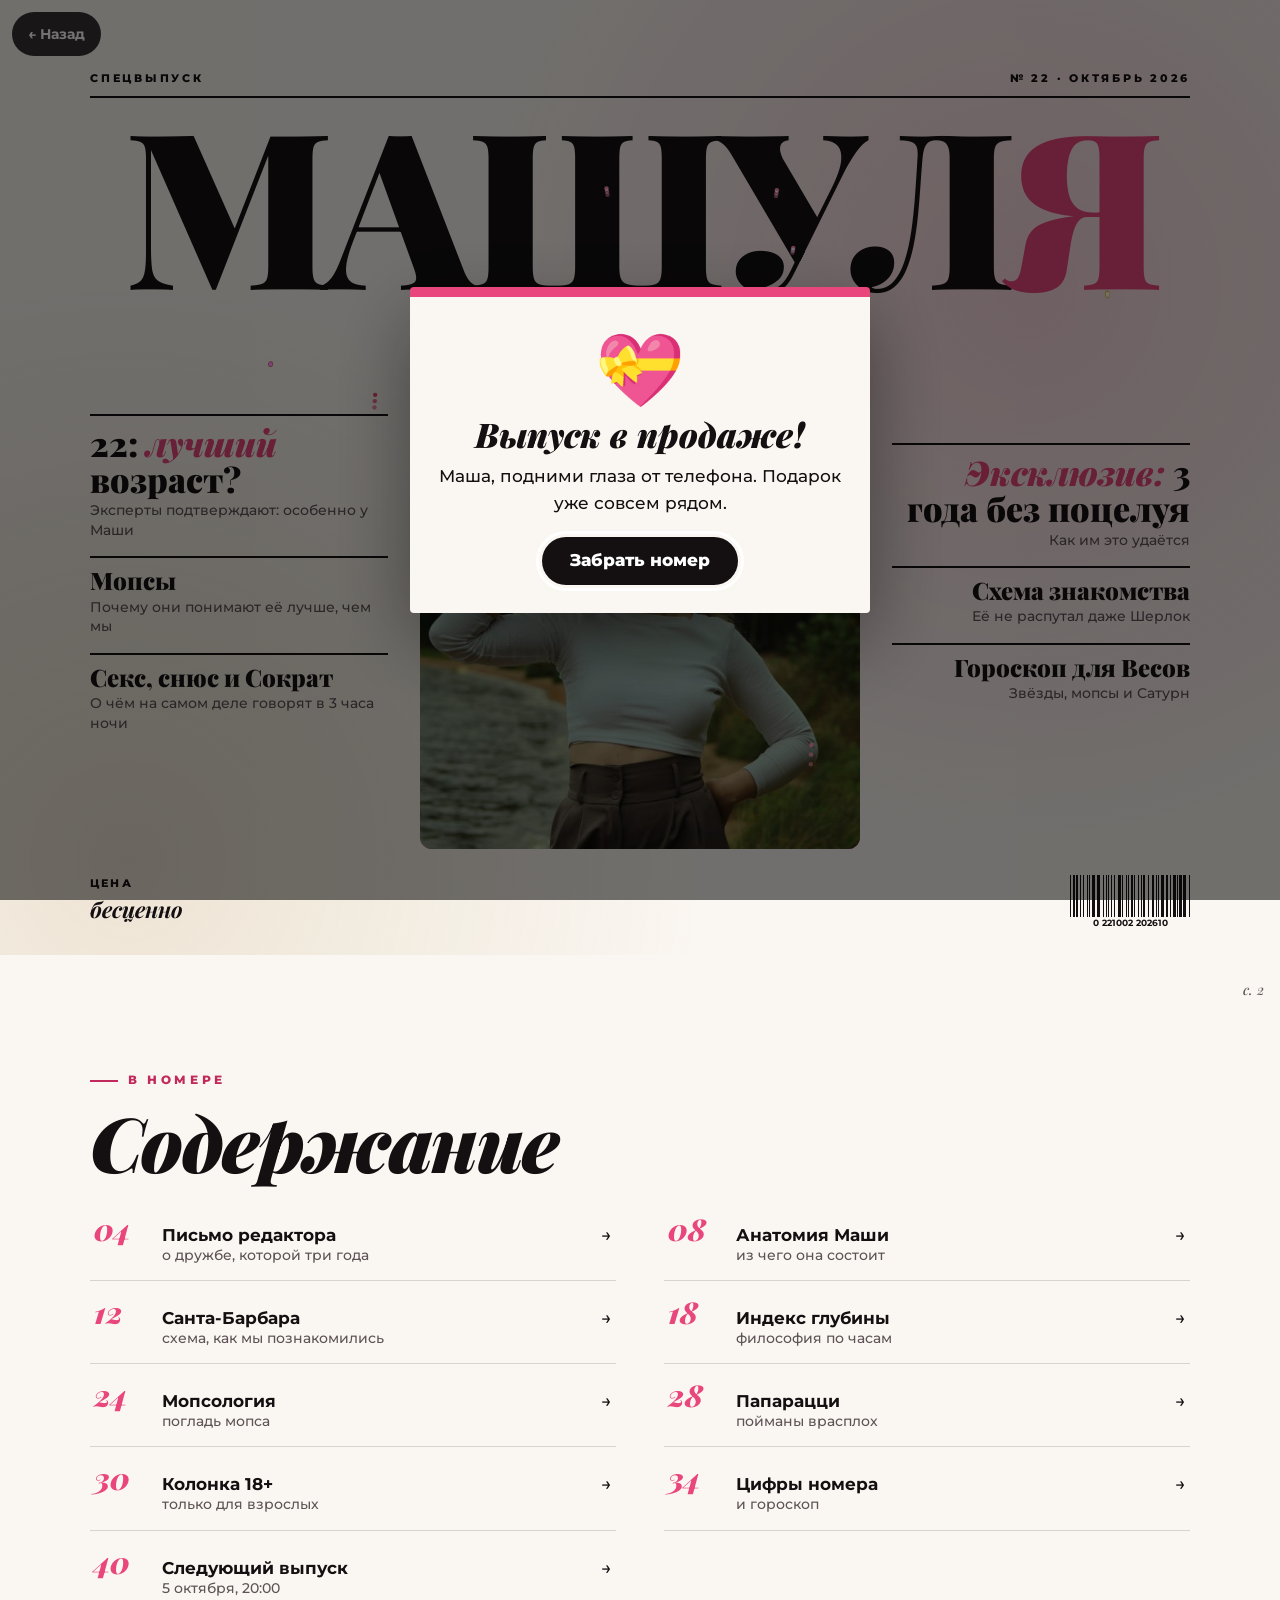
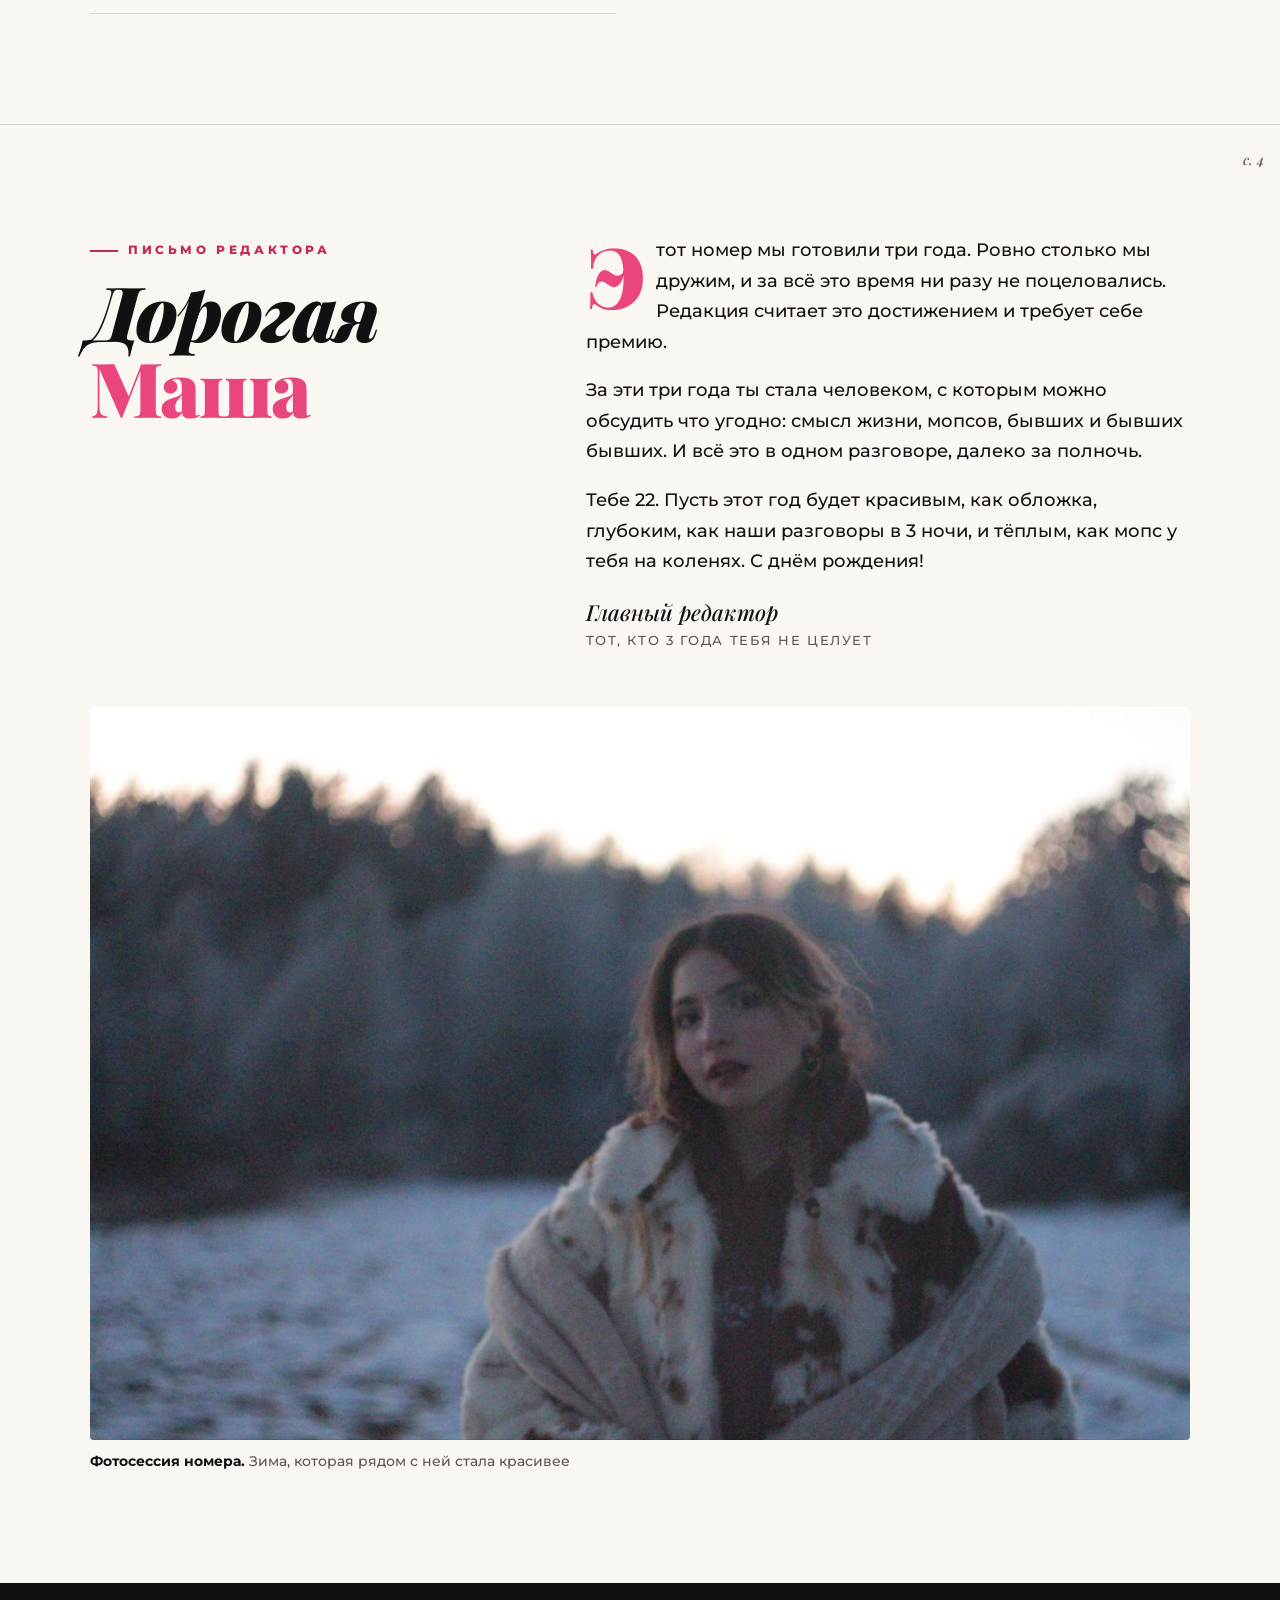
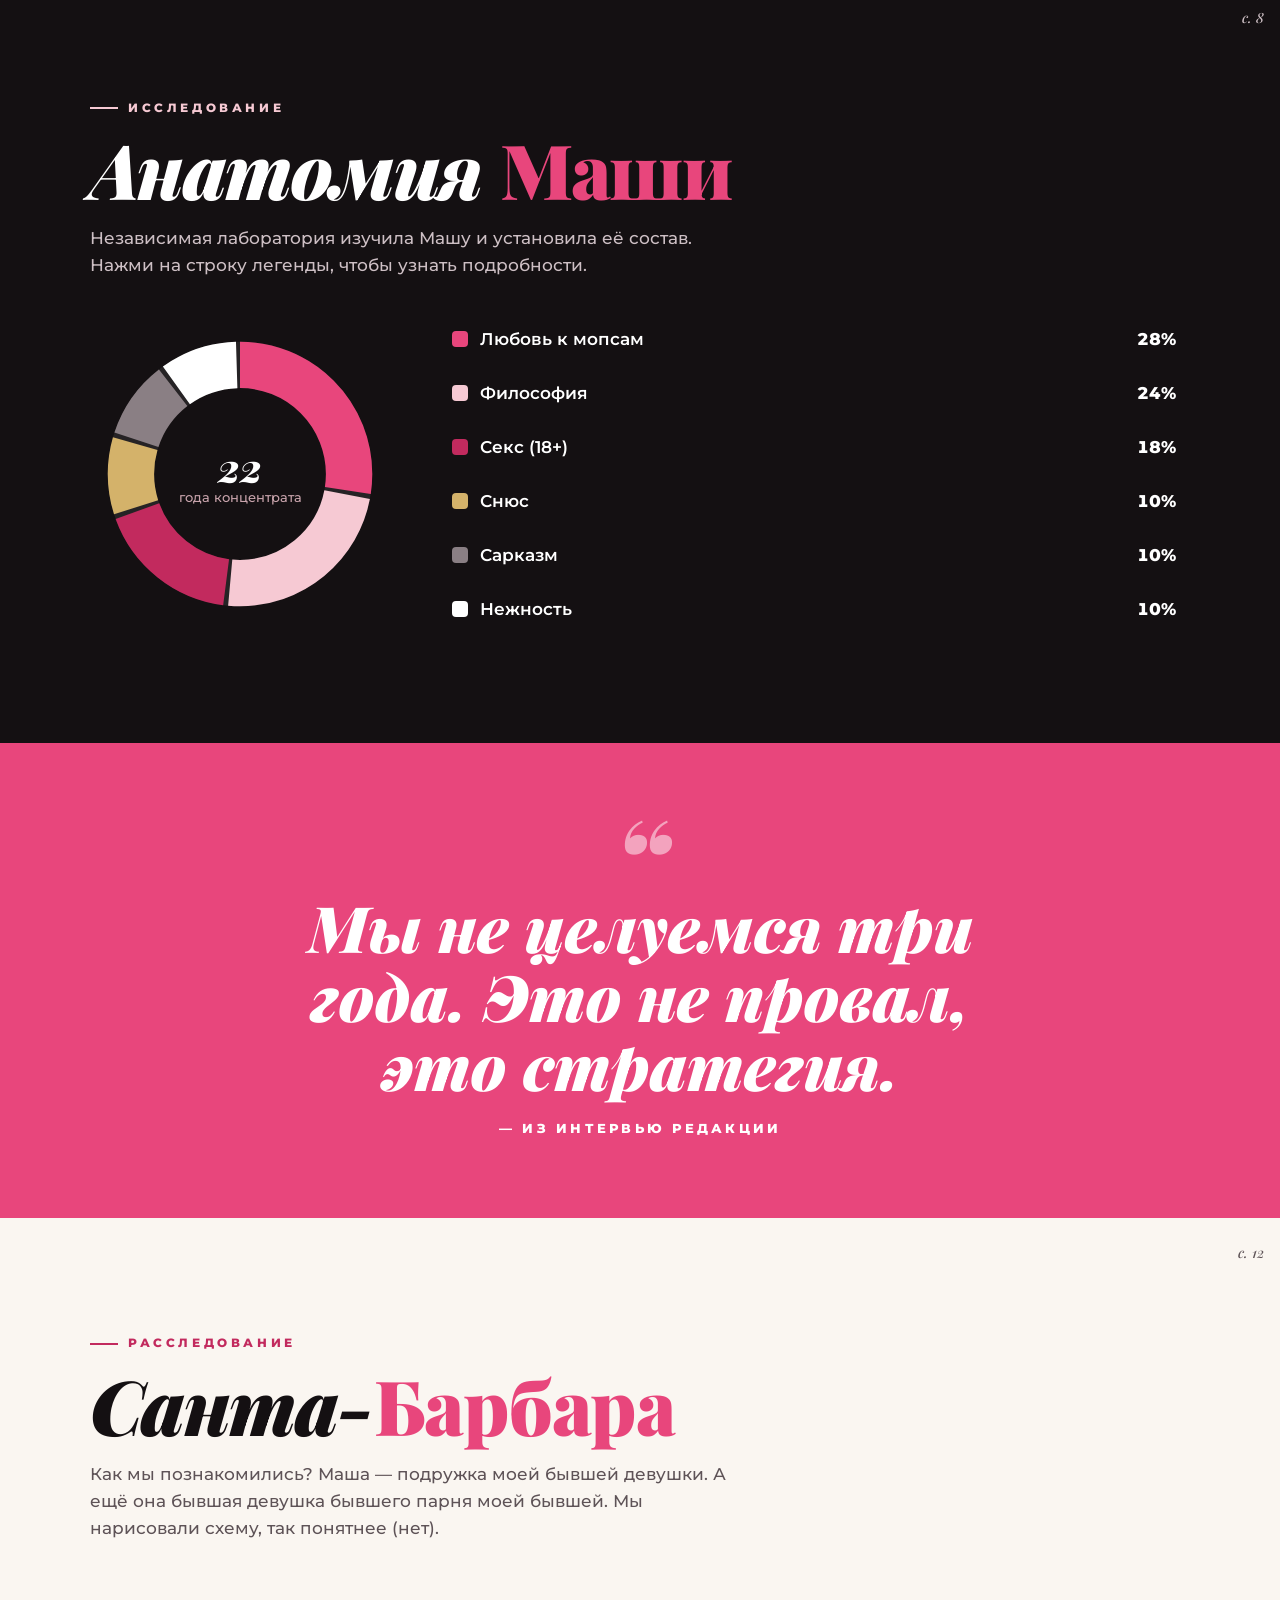
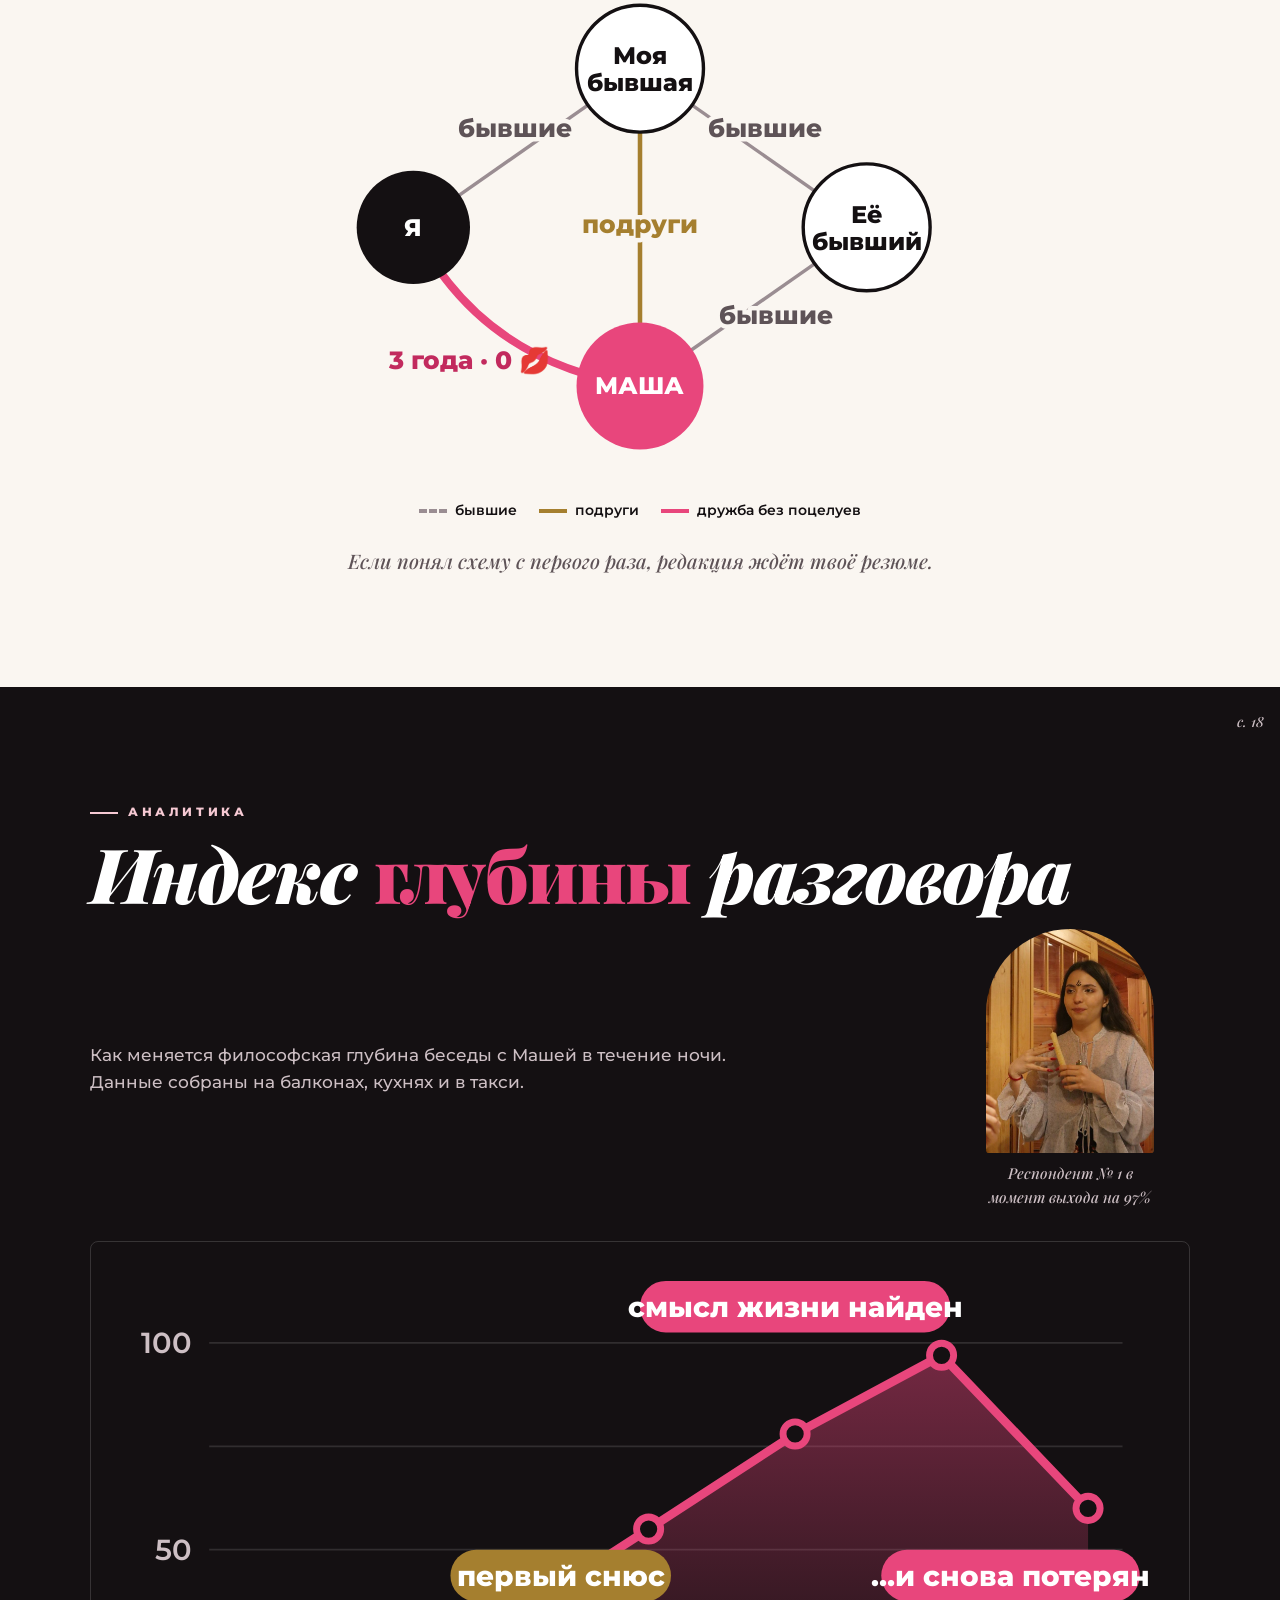
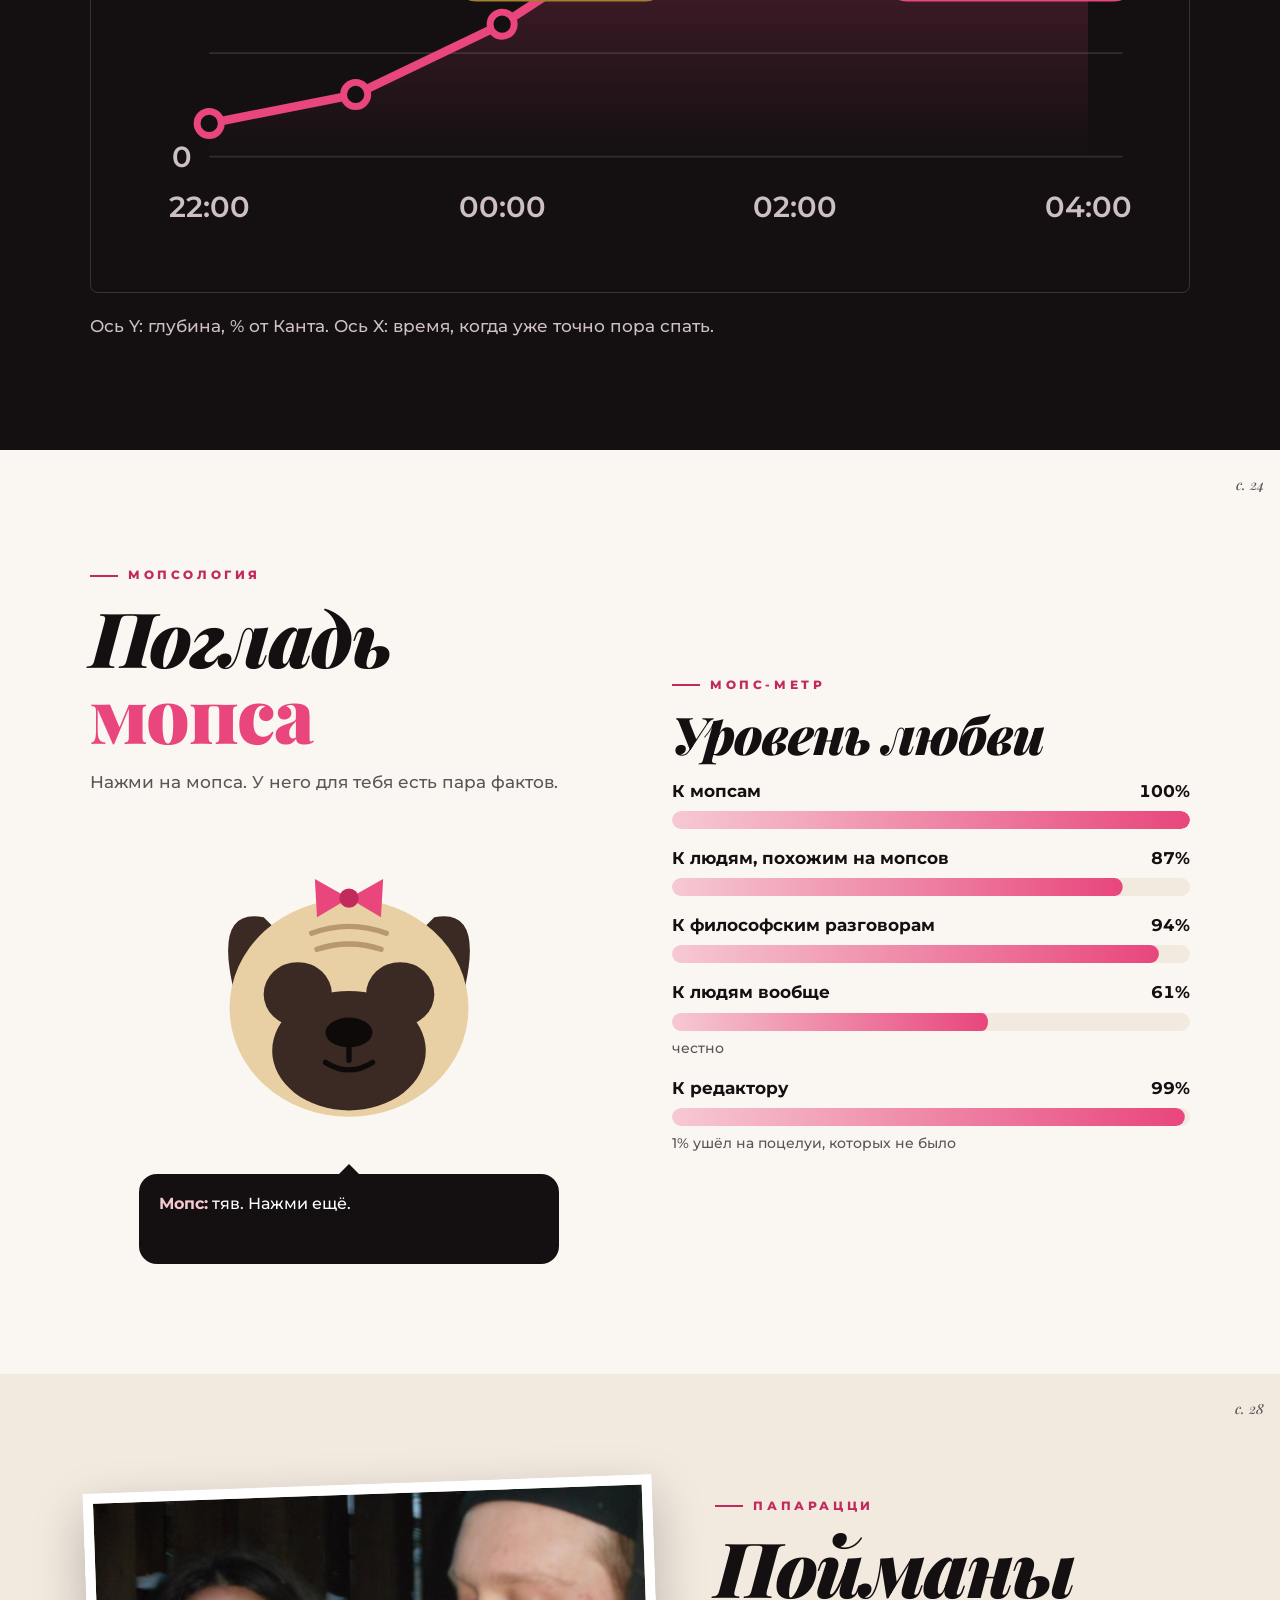
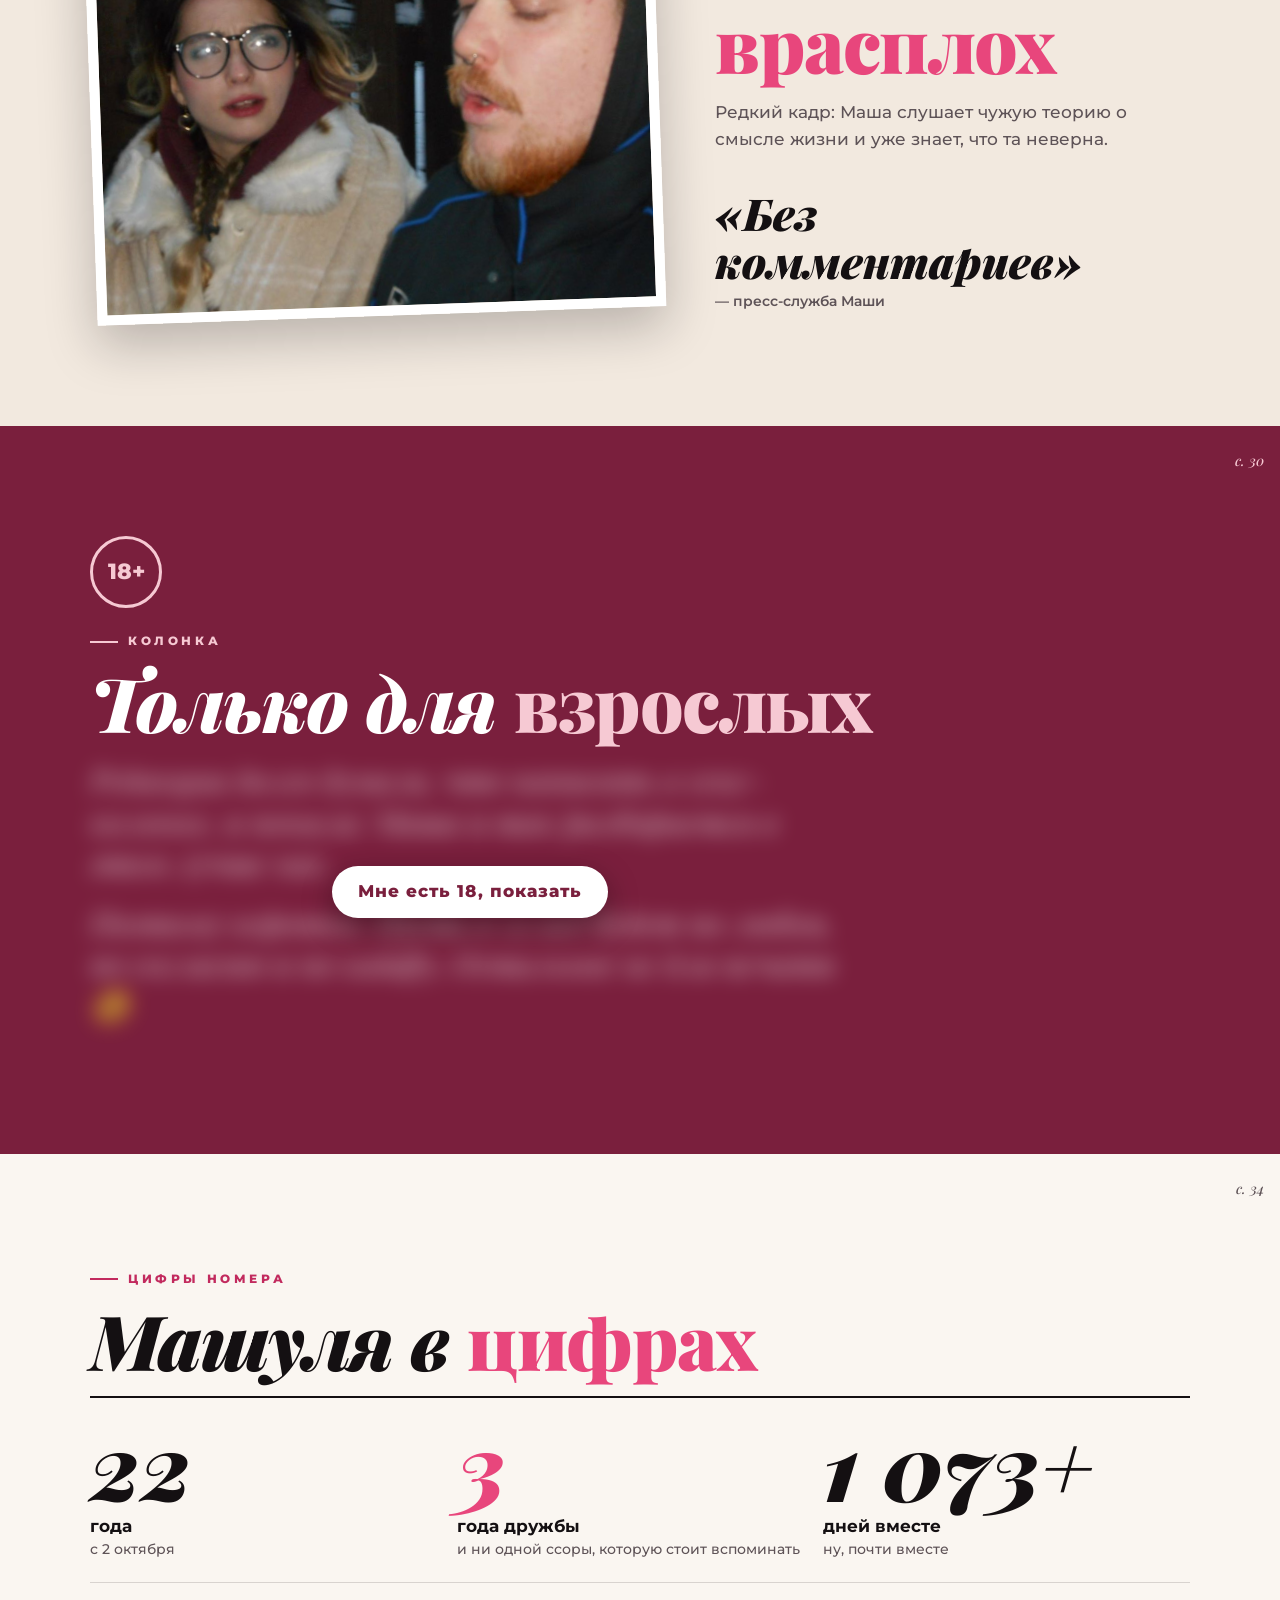
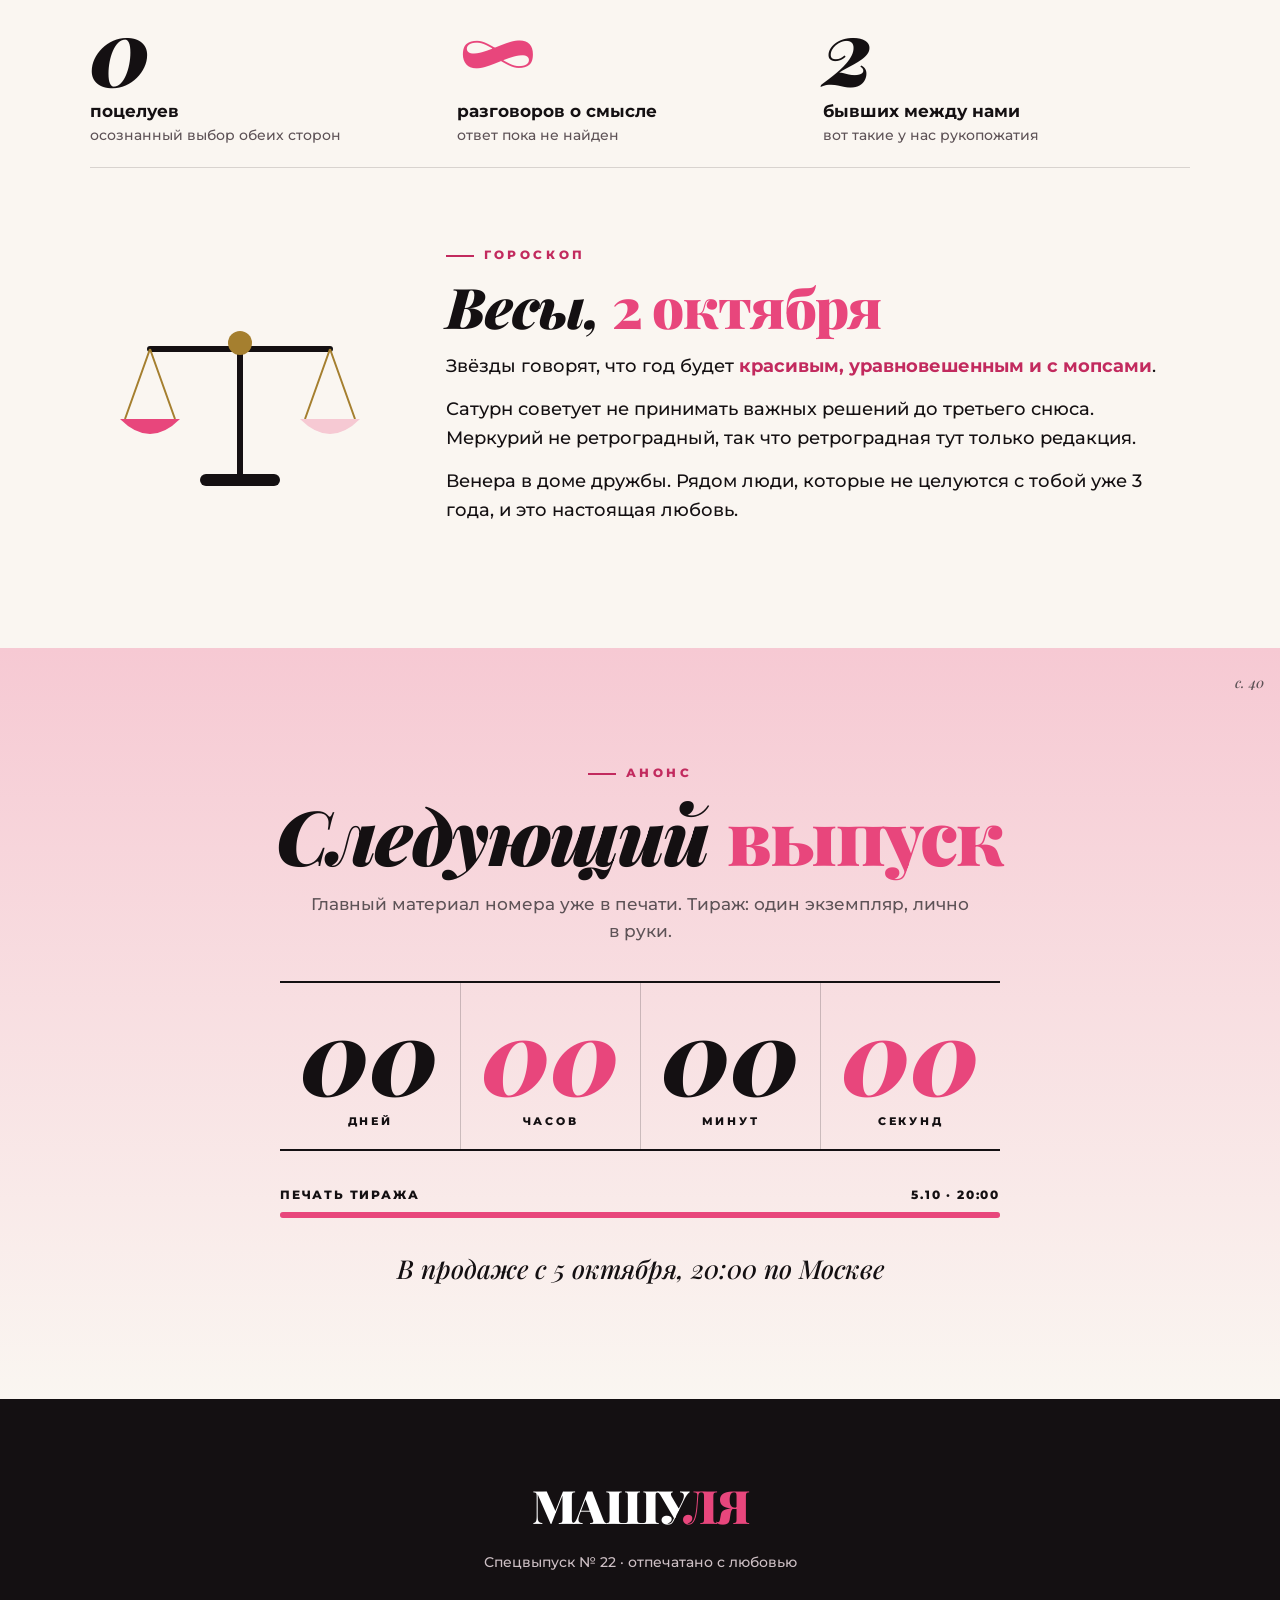
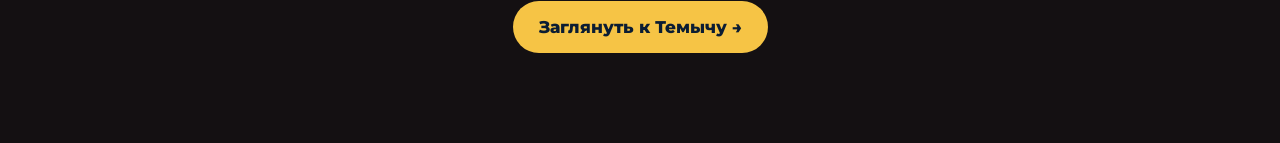
==== masha.html @ 11d8ab6c "Add files via upload" ====
<!doctype html>
<html lang="ru">
<head>
<meta charset="utf-8">
<meta name="viewport" content="width=device-width, initial-scale=1, viewport-fit=cover">
<title>МАШУЛЯ · Спецвыпуск №22</title>
<meta name="description" content="С днём рождения, Маша!">
<meta name="theme-color" content="#faf6f1">
<link rel="icon" href="data:image/svg+xml,%3Csvg xmlns='http://www.w3.org/2000/svg' viewBox='0 0 100 100'%3E%3Ctext y='.9em' font-size='90'%3E%F0%9F%92%8B%3C/text%3E%3C/svg%3E">
<link rel="preconnect" href="https://fonts.googleapis.com">
<link rel="preconnect" href="https://fonts.gstatic.com" crossorigin>
<link href="https://fonts.googleapis.com/css2?family=Playfair+Display:ital,wght@0,700;0,900;1,700;1,900&family=Montserrat:wght@500;600;700;800&display=swap" rel="stylesheet">
<link rel="stylesheet" href="assets/base.css">
<link rel="stylesheet" href="assets/masha.css">
</head>
<body>
<a class="home" href="index.html" data-go>← Назад</a>

<!-- ============ ОБЛОЖКА ============ -->
<header class="cover">
  <div class="wrap">
    <div class="cover-top"><span>Спецвыпуск</span><span>№ 22 · Октябрь 2026</span></div>
    <h1 class="masthead" aria-label="Машуля"><span>М</span><span>А</span><span>Ш</span><span>У</span><span>Л</span><span>Я</span></h1>

    <div class="cover-body">
      <div class="lines left">
        <div class="cl big"><b>22: <em>лучший</em> возраст?</b><span>Эксперты подтверждают: особенно у Маши</span></div>
        <div class="cl"><b>Мопсы</b><span>Почему они понимают её лучше, чем мы</span></div>
        <div class="cl"><b>Секс, снюс и&nbsp;Сократ</b><span>О чём на самом деле говорят в 3 часа ночи</span></div>
      </div>

      <div style="position:relative">
        <div class="cover-badge" aria-label="22 года"><b>22</b><span>ГОДА</span></div>
        <div class="cover-photo">
          <svg viewBox="0 0 400 500" aria-hidden="true">
            <defs>
              <linearGradient id="cv" x1="0" y1="0" x2="1" y2="1"><stop offset="0" stop-color="#f6c9d3"/><stop offset="1" stop-color="#e8467c"/></linearGradient>
            </defs>
            <rect width="400" height="500" fill="url(#cv)"/>
            <text x="200" y="330" text-anchor="middle" font-family="Playfair Display" font-style="italic" font-weight="900" font-size="300" fill="#fff" opacity=".35">М</text>
            <text x="200" y="440" text-anchor="middle" font-family="Montserrat" font-weight="800" font-size="16" letter-spacing="4" fill="#fff">ФОТО СКОРО</text>
          </svg>
          <img src="photos/masha-cover.jpg" alt="Маша на обложке" style="object-position:50% 25%">
        </div>
      </div>

      <div class="lines right">
        <div class="cl big"><b><em>Эксклюзив:</em> 3 года без поцелуя</b><span>Как им это удаётся</span></div>
        <div class="cl"><b>Схема знакомства</b><span>Её не распутал даже Шерлок</span></div>
        <div class="cl"><b>Гороскоп для Весов</b><span>Звёзды, мопсы и Сатурн</span></div>
      </div>
    </div>

    <div class="cover-foot">
      <div class="price">Цена<b>бесценно</b></div>
      <svg class="barcode" id="barcode" viewBox="0 0 120 52" aria-hidden="true"></svg>
    </div>
  </div>
</header>

<main>
<!-- ============ СОДЕРЖАНИЕ ============ -->
<section id="contents">
  <span class="page-no">с. 2</span>
  <div class="wrap">
    <span class="label reveal">В номере</span>
    <h2 class="reveal">Содержание</h2>
    <ol class="toc">
      <li class="reveal"><a href="#letter"><span class="no">04</span><span class="t">Письмо редактора<small>о дружбе, которой три года</small></span><span class="arr">→</span></a></li>
      <li class="reveal"><a href="#anatomy"><span class="no">08</span><span class="t">Анатомия Маши<small>из чего она состоит</small></span><span class="arr">→</span></a></li>
      <li class="reveal"><a href="#santa"><span class="no">12</span><span class="t">Санта-Барбара<small>схема, как мы познакомились</small></span><span class="arr">→</span></a></li>
      <li class="reveal"><a href="#depth"><span class="no">18</span><span class="t">Индекс глубины<small>философия по часам</small></span><span class="arr">→</span></a></li>
      <li class="reveal"><a href="#pugs"><span class="no">24</span><span class="t">Мопсология<small>погладь мопса</small></span><span class="arr">→</span></a></li>
      <li class="reveal"><a href="#paparazzi"><span class="no">28</span><span class="t">Папарацци<small>пойманы врасплох</small></span><span class="arr">→</span></a></li>
      <li class="reveal"><a href="#adult"><span class="no">30</span><span class="t">Колонка 18+<small>только для взрослых</small></span><span class="arr">→</span></a></li>
      <li class="reveal"><a href="#numbers"><span class="no">34</span><span class="t">Цифры номера<small>и гороскоп</small></span><span class="arr">→</span></a></li>
      <li class="reveal"><a href="#next"><span class="no">40</span><span class="t">Следующий выпуск<small>5 октября, 20:00</small></span><span class="arr">→</span></a></li>
    </ol>
  </div>
</section>

<hr class="rule">

<!-- ============ ПИСЬМО РЕДАКТОРА ============ -->
<section id="letter">
  <span class="page-no">с. 4</span>
  <div class="wrap editor">
    <div>
      <span class="label reveal">Письмо редактора</span>
      <h2 class="reveal">Дорогая <em>Маша</em></h2>
    </div>
    <div class="text reveal">
      <p>Этот номер мы готовили три года. Ровно столько мы дружим, и за всё это время ни разу не поцеловались. Редакция считает это достижением и требует себе премию.</p>
      <p>За эти три года ты стала человеком, с которым можно обсудить что угодно: смысл жизни, мопсов, бывших и бывших бывших. И всё это в одном разговоре, далеко за полночь.</p>
      <p>Тебе 22. Пусть этот год будет красивым, как обложка, глубоким, как наши разговоры в 3 ночи, и тёплым, как мопс у тебя на коленях. С днём рождения!</p>
      <div class="sign">Главный редактор<small>тот, кто 3 года тебя не целует</small></div>
    </div>
  </div>
  <figure class="spread wrap reveal">
    <img src="photos/masha-winter.jpg" alt="Маша зимой в шубе" loading="lazy">
    <figcaption><b>Фотосессия номера.</b> Зима, которая рядом с ней стала красивее</figcaption>
  </figure>
</section>

<!-- ============ АНАТОМИЯ ============ -->
<section class="dark" id="anatomy">
  <span class="page-no">с. 8</span>
  <div class="wrap">
    <span class="label reveal">Исследование</span>
    <h2 class="reveal">Анатомия <em>Маши</em></h2>
    <p class="lead reveal">Независимая лаборатория изучила Машу и установила её состав. Нажми на строку легенды, чтобы узнать подробности.</p>
    <div class="reveal" id="donut"></div>
  </div>
</section>

<!-- ============ ЦИТАТА ============ -->
<div class="quote">
  <div class="wrap reveal">
    <blockquote>Мы не целуемся три года. Это не провал, это стратегия.</blockquote>
    <cite>— из интервью редакции</cite>
  </div>
</div>

<!-- ============ САНТА-БАРБАРА ============ -->
<section id="santa">
  <span class="page-no">с. 12</span>
  <div class="wrap">
    <span class="label reveal">Расследование</span>
    <h2 class="reveal">Санта-<em>Барбара</em></h2>
    <p class="lead reveal">Как мы познакомились? Маша — подружка моей бывшей девушки. А ещё она бывшая девушка бывшего парня моей бывшей. Мы нарисовали схему, так понятнее (нет).</p>

    <svg class="scheme reveal" id="scheme" viewBox="0 0 600 440" role="img" aria-label="Схема: я встречался с моей бывшей; моя бывшая встречалась со своим бывшим; её бывший встречался с Машей; моя бывшая и Маша — подруги; мы с Машей дружим 3 года">
      <path class="edge ex" pathLength="1" d="M100 220 L300 80"/>
      <path class="edge ex" pathLength="1" d="M300 80 L500 220"/>
      <path class="edge ex" pathLength="1" d="M500 220 L300 360"/>
      <path class="edge friends" pathLength="1" d="M300 80 L300 360"/>
      <path class="edge us" pathLength="1" d="M100 220 Q160 340 300 360"/>

      <g class="node"><circle cx="100" cy="220" r="50" fill="#141012"/><text x="100" y="228" text-anchor="middle" fill="#fff" font-size="28">Я</text></g>
      <g class="node"><circle cx="300" cy="80" r="56" fill="#fff" stroke="#141012" stroke-width="3"/><text x="300" y="76" text-anchor="middle" fill="#141012">Моя</text><text x="300" y="100" text-anchor="middle" fill="#141012">бывшая</text></g>
      <g class="node"><circle cx="500" cy="220" r="56" fill="#fff" stroke="#141012" stroke-width="3"/><text x="500" y="216" text-anchor="middle" fill="#141012">Её</text><text x="500" y="240" text-anchor="middle" fill="#141012">бывший</text></g>
      <g class="node"><circle cx="300" cy="360" r="56" fill="#e8467c"/><text x="300" y="367" text-anchor="middle" fill="#fff">МАША</text></g>

      <text class="elabel" x="190" y="140" text-anchor="middle" fill="#5e5357">бывшие</text>
      <text class="elabel" x="410" y="140" text-anchor="middle" fill="#5e5357">бывшие</text>
      <text class="elabel" x="420" y="305" text-anchor="middle" fill="#5e5357">бывшие</text>
      <text class="elabel" x="300" y="225" text-anchor="middle" fill="#a57f2f">подруги</text>
      <text class="elabel" x="150" y="345" text-anchor="middle" fill="#c22a5e">3 года · 0 💋</text>
    </svg>

    <div class="scheme-legend reveal">
      <span><i style="border-color:#9a8d92;border-top-style:dashed"></i>бывшие</span>
      <span><i style="border-color:#a57f2f"></i>подруги</span>
      <span><i style="border-color:#e8467c"></i>дружба без поцелуев</span>
    </div>
    <p class="caption reveal">Если понял схему с первого раза, редакция ждёт твоё резюме.</p>
  </div>
</section>

<!-- ============ ИНДЕКС ГЛУБИНЫ ============ -->
<section class="dark" id="depth">
  <span class="page-no">с. 18</span>
  <div class="wrap">
    <span class="label reveal">Аналитика</span>
    <h2 class="reveal">Индекс <em>глубины</em> разговора</h2>
    <div class="depth-head">
      <p class="lead reveal">Как меняется философская глубина беседы с Машей в течение ночи. Данные собраны на балконах, кухнях и в такси.</p>
      <figure class="candle reveal">
        <img src="photos/masha-candle.jpg" alt="Маша со свечой" loading="lazy" style="object-position:50% 20%">
        <figcaption>Респондент № 1 в момент выхода на 97%</figcaption>
      </figure>
    </div>
    <div class="chart-box reveal">
      <svg class="line-chart" id="line" viewBox="0 0 600 340" role="img" aria-label="График: глубина разговора растёт с 8% в 22:00 до 97% в 3:00 и падает до 60% к 4:00">
        <defs>
          <linearGradient id="pinkfade" x1="0" y1="0" x2="0" y2="1"><stop offset="0" stop-color="#e8467c" stop-opacity=".45"/><stop offset="1" stop-color="#e8467c" stop-opacity="0"/></linearGradient>
        </defs>
        <g>
          <line class="grid" x1="50" x2="580" y1="280" y2="280"/>
          <line class="grid" x1="50" x2="580" y1="220" y2="220"/>
          <line class="grid" x1="50" x2="580" y1="160" y2="160"/>
          <line class="grid" x1="50" x2="580" y1="100" y2="100"/>
          <line class="grid" x1="50" x2="580" y1="40" y2="40"/>
          <text class="ax" x="40" y="286" text-anchor="end">0</text>
          <text class="ax" x="40" y="166" text-anchor="end">50</text>
          <text class="ax" x="40" y="46" text-anchor="end">100</text>
        </g>
        <path class="area" d="M50 260.8 L135 244 L220 203.2 L305 148 L390 92.8 L475 47.2 L560 136 L560 280 L50 280 Z"/>
        <path class="ln" pathLength="1" d="M50 260.8 L135 244 L220 203.2 L305 148 L390 92.8 L475 47.2 L560 136"/>
        <circle class="pt" cx="50" cy="260.8" r="7"/><circle class="pt" cx="135" cy="244" r="7"/><circle class="pt" cx="220" cy="203.2" r="7"/>
        <circle class="pt" cx="305" cy="148" r="7"/><circle class="pt" cx="390" cy="92.8" r="7"/><circle class="pt" cx="475" cy="47.2" r="7"/><circle class="pt" cx="560" cy="136" r="7"/>
        <g class="ann gold"><rect x="190" y="160" width="128" height="30" rx="15"/><text x="254" y="181" text-anchor="middle">первый снюс</text></g>
        <g class="ann"><rect x="300" y="4" width="180" height="30" rx="15"/><text x="390" y="25" text-anchor="middle">смысл жизни найден</text></g>
        <g class="ann"><rect x="440" y="160" width="150" height="30" rx="15"/><text x="515" y="181" text-anchor="middle">…и снова потерян</text></g>
        <g>
          <text class="ax" x="50" y="315" text-anchor="middle">22:00</text>
          <text class="ax" x="220" y="315" text-anchor="middle">00:00</text>
          <text class="ax" x="390" y="315" text-anchor="middle">02:00</text>
          <text class="ax" x="560" y="315" text-anchor="middle">04:00</text>
        </g>
      </svg>
    </div>
    <p class="lead reveal" style="margin-top:20px;margin-bottom:0">Ось Y: глубина, % от Канта. Ось X: время, когда уже точно пора спать.</p>
  </div>
</section>

<!-- ============ МОПСЫ ============ -->
<section id="pugs">
  <span class="page-no">с. 24</span>
  <div class="wrap pug-grid">
    <div>
      <span class="label reveal">Мопсология</span>
      <h2 class="reveal">Погладь <em>мопса</em></h2>
      <p class="lead reveal">Нажми на мопса. У него для тебя есть пара фактов.</p>
      <button class="pug-btn reveal" id="pug" type="button" aria-label="Погладить мопса">
        <svg viewBox="0 0 300 300" aria-hidden="true">
          <path d="M70 80 Q20 70 45 160 Q65 130 100 110 Z" fill="#3b2a24"/>
          <path d="M230 80 Q280 70 255 160 Q235 130 200 110 Z" fill="#3b2a24"/>
          <ellipse cx="150" cy="165" rx="112" ry="102" fill="#e8cfa4"/>
          <path d="M115 95 Q150 82 185 95 M120 110 Q150 100 180 110" stroke="#b89870" stroke-width="5" fill="none" stroke-linecap="round"/>
          <ellipse cx="150" cy="205" rx="72" ry="56" fill="#3b2a24"/>
          <ellipse cx="102" cy="152" rx="32" ry="30" fill="#3b2a24"/>
          <ellipse cx="198" cy="152" rx="32" ry="30" fill="#3b2a24"/>
          <circle cx="102" cy="152" r="23" fill="#1a1210"/>
          <circle cx="198" cy="152" r="23" fill="#1a1210"/>
          <circle cx="110" cy="144" r="7" fill="#fff"/>
          <circle cx="206" cy="144" r="7" fill="#fff"/>
          <g class="lids">
            <ellipse cx="102" cy="152" rx="26" ry="26" fill="#3b2a24"/>
            <ellipse cx="198" cy="152" rx="26" ry="26" fill="#3b2a24"/>
          </g>
          <ellipse cx="150" cy="188" rx="22" ry="14" fill="#0e0a09"/>
          <path d="M150 202 v12 M128 216 Q150 230 172 216" stroke="#0e0a09" stroke-width="5" fill="none" stroke-linecap="round"/>
          <path class="tongue" d="M140 222 Q150 258 160 222 Z" fill="#ff7aa0"/>
          <path d="M150 62 L118 44 L120 80 Z M150 62 L182 44 L180 80 Z" fill="#e8467c"/>
          <circle cx="150" cy="62" r="9" fill="#c22a5e"/>
        </svg>
      </button>
      <p class="bubble" id="bubble" aria-live="polite"><b>Мопс:</b> тяв. Нажми ещё.</p>
    </div>

    <div>
      <span class="label reveal">Мопс-метр</span>
      <h2 class="reveal" style="font-size:clamp(30px,7vw,52px)">Уровень любви</h2>
      <div class="bars reveal">
        <div class="bar-row"><div class="bar-head"><span>К мопсам</span><span>100%</span></div><div class="bar-track"><div class="bar-fill" style="--v:1"></div></div></div>
        <div class="bar-row"><div class="bar-head"><span>К людям, похожим на мопсов</span><span>87%</span></div><div class="bar-track"><div class="bar-fill" style="--v:.87"></div></div></div>
        <div class="bar-row"><div class="bar-head"><span>К философским разговорам</span><span>94%</span></div><div class="bar-track"><div class="bar-fill" style="--v:.94"></div></div></div>
        <div class="bar-row"><div class="bar-head"><span>К людям вообще</span><span>61%</span></div><div class="bar-track"><div class="bar-fill" style="--v:.61"></div></div><small>честно</small></div>
        <div class="bar-row"><div class="bar-head"><span>К редактору</span><span>99%</span></div><div class="bar-track"><div class="bar-fill" style="--v:.99"></div></div><small>1% ушёл на поцелуи, которых не было</small></div>
      </div>
    </div>
  </div>
</section>

<!-- ============ ПАПАРАЦЦИ ============ -->
<section class="paparazzi" id="paparazzi">
  <span class="page-no">с. 28</span>
  <div class="wrap pap-grid">
    <figure class="pap-photo reveal">
      <img src="photos/masha-paparazzi.jpg" alt="Маша с очень выразительным лицом" loading="lazy">
      <span class="flash" aria-hidden="true"></span>
    </figure>
    <div>
      <span class="label reveal">Папарацци</span>
      <h2 class="reveal">Пойманы <em>врасплох</em></h2>
      <p class="lead reveal">Редкий кадр: Маша слушает чужую теорию о смысле жизни и уже знает, что та неверна.</p>
      <p class="pap-quote reveal">«Без комментариев»<small>— пресс-служба Маши</small></p>
    </div>
  </div>
</section>

<!-- ============ 18+ ============ -->
<section class="adult" id="adult">
  <span class="page-no" style="color:#f6c9d3">с. 30</span>
  <div class="wrap">
    <div class="age-stamp reveal">18+</div><br>
    <span class="label reveal">Колонка</span>
    <h2 class="reveal">Только для <em style="color:#f6c9d3">взрослых</em></h2>
    <div class="secret reveal" id="secret">
      <div class="content" aria-hidden="true">
        <p>Редакция долго думала, что написать в секс-колонке, и поняла: Маша и так разбирается в этом лучше нас.</p>
        <p>Поэтому коротко. Пусть в 22 всё будет по любви, по согласию и по кайфу. Остальное не для печати 😉</p>
      </div>
      <div class="gate"><button type="button" id="gate">Мне есть 18, показать</button></div>
    </div>
  </div>
</section>

<!-- ============ ЦИФРЫ + ГОРОСКОП ============ -->
<section id="numbers">
  <span class="page-no">с. 34</span>
  <div class="wrap">
    <span class="label reveal">Цифры номера</span>
    <h2 class="reveal">Машуля в&nbsp;<em>цифрах</em></h2>
    <div class="nums">
      <div class="num reveal"><div class="v" data-count="22">22</div><div class="l">года</div><div class="s">с 2 октября</div></div>
      <div class="num reveal d1"><div class="v" data-count="3">3</div><div class="l">года дружбы</div><div class="s">и ни одной ссоры, которую стоит вспоминать</div></div>
      <div class="num reveal d2"><div class="v" data-count="1095" data-suffix="+">1 095+</div><div class="l">дней вместе</div><div class="s">ну, почти вместе</div></div>
      <div class="num reveal"><div class="v">0</div><div class="l">поцелуев</div><div class="s">осознанный выбор обеих сторон</div></div>
      <div class="num reveal d1"><div class="v">∞</div><div class="l">разговоров о смысле</div><div class="s">ответ пока не найден</div></div>
      <div class="num reveal d2"><div class="v" data-count="2">2</div><div class="l">бывших между нами</div><div class="s">вот такие у нас рукопожатия</div></div>
    </div>

    <div class="horo" style="margin-top:72px">
      <svg class="libra reveal" viewBox="0 0 260 220" aria-hidden="true">
        <rect x="90" y="195" width="80" height="12" rx="6" fill="#141012"/>
        <line x1="130" y1="70" x2="130" y2="196" stroke="#141012" stroke-width="6"/>
        <g class="beam">
          <line x1="40" y1="70" x2="220" y2="70" stroke="#141012" stroke-width="6" stroke-linecap="round"/>
          <path d="M40 70 L15 140 M40 70 L65 140 M220 70 L195 140 M220 70 L245 140" stroke="#a57f2f" stroke-width="2"/>
          <path d="M10 140 Q40 170 70 140 Z" fill="#e8467c"/>
          <path d="M190 140 Q220 170 250 140 Z" fill="#f6c9d3"/>
        </g>
        <circle cx="130" cy="64" r="12" fill="#a57f2f"/>
      </svg>
      <div class="horo-text">
        <span class="label reveal">Гороскоп</span>
        <h2 class="reveal" style="font-size:clamp(32px,7vw,56px)">Весы, <em>2 октября</em></h2>
        <p class="reveal">Звёзды говорят, что год будет <b>красивым, уравновешенным и с мопсами</b>.</p>
        <p class="reveal">Сатурн советует не принимать важных решений до третьего снюса. Меркурий не ретроградный, так что ретроградная тут только редакция.</p>
        <p class="reveal">Венера в доме дружбы. Рядом люди, которые не целуются с тобой уже 3 года, и это настоящая любовь.</p>
      </div>
    </div>
  </div>
</section>

<!-- ============ СЛЕДУЮЩИЙ ВЫПУСК ============ -->
<section class="next" id="next">
  <span class="page-no">с. 40</span>
  <div class="wrap">
    <span class="label reveal">Анонс</span>
    <h2 class="reveal">Следующий <em>выпуск</em></h2>
    <p class="lead reveal">Главный материал номера уже в печати. Тираж: один экземпляр, лично в руки.</p>
    <div class="cd reveal" id="cd" role="timer" aria-label="До подарка">
      <div class="cd-cell"><span class="cd-num" data-cd="d">00</span><span class="cd-lbl">дней</span></div>
      <div class="cd-cell"><span class="cd-num" data-cd="h">00</span><span class="cd-lbl">часов</span></div>
      <div class="cd-cell"><span class="cd-num" data-cd="m">00</span><span class="cd-lbl">минут</span></div>
      <div class="cd-cell"><span class="cd-num" data-cd="s">00</span><span class="cd-lbl">секунд</span></div>
    </div>
    <div class="press reveal" data-progress aria-hidden="true">
      <div class="press-head"><span>Печать тиража</span><span>5.10 · 20:00</span></div>
      <div class="press-bar"><i></i></div>
    </div>
    <p class="release reveal">В продаже с 5 октября, 20:00 по Москве</p>
  </div>
</section>
</main>

<footer class="back-cover">
  <div class="mini">МАШУ<span>ЛЯ</span></div>
  <p>Спецвыпуск № 22 · отпечатано с любовью</p>
  <a class="to-tema" href="temych.html" data-go>Заглянуть к Темычу →</a>
</footer>

<!-- Подарок -->
<div class="gift-modal" id="gift" hidden role="dialog" aria-modal="true" aria-labelledby="gift-title">
  <div class="gift-card">
    <div class="big">💝</div>
    <h3 id="gift-title">Выпуск в продаже!</h3>
    <p>Маша, подними глаза от телефона. Подарок уже совсем рядом.</p>
    <button type="button" data-close>Забрать номер</button>
  </div>
</div>

<script src="assets/common.js"></script>
<script>
(function () {
  // Штрихкод
  var bc = document.getElementById('barcode'), x = 0;
  while (x < 120) {
    var w = [1, 1, 2, 3][Math.floor(Math.random() * 4)];
    Gift.svg('rect', { x: x, y: 0, width: w, height: 42, fill: '#141012' }, bc);
    x += w + [1, 2, 2, 3][Math.floor(Math.random() * 4)];
  }
  var num = Gift.svg('text', { x: 60, y: 51, 'text-anchor': 'middle', 'font-size': 9, 'font-family': 'Montserrat', 'font-weight': 700, fill: '#141012' }, bc);
  num.textContent = '0 221002 202610';

  // Анатомия
  Gift.donut(document.getElementById('donut'), [
    { label: 'Любовь к мопсам', value: 28, color: '#e8467c', note: 'базовый элемент' },
    { label: 'Философия', value: 24, color: '#f6c9d3', note: 'Кант нервно курит' },
    { label: 'Секс (18+)', value: 18, color: '#c22a5e', note: 'без комментариев' },
    { label: 'Снюс', value: 10, color: '#d4b26a', note: 'для глубины мысли' },
    { label: 'Сарказм', value: 10, color: '#8a7f84', note: 'острый, как шпилька' },
    { label: 'Нежность', value: 10, color: '#ffffff', note: 'спрятана, но есть' }
  ], { centerTop: '22', centerBottom: 'года концентрата', label: 'Из чего состоит Маша', gap: 3 });

  // Схема и график
  ['scheme', 'line'].forEach(function (id) {
    var el = document.getElementById(id);
    Gift.onVisible(el, function () { el.classList.add('in'); }, 0.35);
  });

  // Мопс
  var facts = [
    'Мопсы были любимцами китайских императоров. Маша тоже императрица, просто без Китая.',
    'Стая мопсов по-английски называется «grumble». Стая Маш называется «праздник».',
    'Мопс спит 14 часов в сутки и всё равно всех очаровывает. Как и ты.',
    'Мопс считает, что философия — это когда лежишь и смотришь в потолок. Маша с ним согласна.',
    'Учёные доказали: если долго смотреть на мопса, жизнь налаживается. Проверь на себе.',
    'Мопсы храпят, сопят и чихают, и их всё равно все любят. Это называется харизма.',
    'Этот мопс просил передать: с днём рождения! Тяв.'
  ];
  var pug = document.getElementById('pug'), bubble = document.getElementById('bubble'), fi = 0;
  pug.addEventListener('click', function () {
    bubble.innerHTML = '<b>Мопс:</b> ' + facts[fi % facts.length];
    fi++;
    pug.classList.remove('happy'); void pug.offsetWidth; pug.classList.add('happy');
    if (navigator.vibrate) navigator.vibrate(30);
  });

  // 18+
  var secret = document.getElementById('secret');
  document.getElementById('gate').addEventListener('click', function () {
    secret.classList.add('open');
    secret.querySelector('.content').removeAttribute('aria-hidden');
  });

  // Таймер
  Gift.countdown(document.getElementById('cd'), {
    colors: ['#e8467c', '#f6c9d3', '#ffffff', '#d4b26a', '#ff8fb3']
  });
})();
</script>
</body>
</html>
---- assets/base.css ----
/* Общая база: сброс, появление, диаграммы, модалка подарка, фейерверк */
* { box-sizing: border-box; margin: 0; padding: 0; }
html { scroll-behavior: smooth; -webkit-text-size-adjust: 100%; }
body {
  min-height: 100vh;
  line-height: 1.6;
  font-size: 17px;
  overflow-x: hidden;
  -webkit-tap-highlight-color: transparent;
  transition: opacity .35s ease;
}
body.leaving { opacity: 0; }
img, svg { display: block; max-width: 100%; }
button { font: inherit; color: inherit; cursor: pointer; background: none; border: 0; touch-action: manipulation; }
a { color: inherit; }
:focus-visible { outline: 3px solid currentColor; outline-offset: 3px; }

.wrap { width: min(1100px, 100% - 32px); margin-inline: auto; }
section { padding: 72px 0; position: relative; }
@media (min-width: 769px) { section { padding: 110px 0; } }

/* Появление */
.reveal { opacity: 0; transform: translateY(36px); transition: opacity .8s cubic-bezier(.2,.8,.2,1), transform .8s cubic-bezier(.2,.8,.2,1); }
.reveal.in { opacity: 1; transform: none; }
.reveal.d1 { transition-delay: .1s; } .reveal.d2 { transition-delay: .2s; } .reveal.d3 { transition-delay: .3s; }

/* Кнопка «назад» */
.home {
  position: fixed; z-index: 50;
  top: max(12px, env(safe-area-inset-top)); left: 12px;
  display: inline-flex; align-items: center; gap: 6px;
  min-height: 44px; padding: 0 16px; border-radius: 999px;
  font-size: 14px; font-weight: 700; text-decoration: none;
  backdrop-filter: blur(8px); -webkit-backdrop-filter: blur(8px);
  transition: transform .2s;
}
.home:active { transform: scale(.95); }

/* Кольцевая диаграмма */
.donut { display: grid; gap: 28px; align-items: center; }
@media (min-width: 769px) { .donut { grid-template-columns: 300px 1fr; gap: 48px; } }
.donut-chart { position: relative; width: min(300px, 80vw); margin-inline: auto; }
.donut-seg { transition: stroke-dasharray 1.2s cubic-bezier(.2,.8,.2,1), opacity .3s; }
.donut-seg.dim { opacity: .18; }
.donut-center {
  position: absolute; inset: 0; display: grid; place-content: center; text-align: center;
  padding: 0 70px; line-height: 1.15;
}
.donut-center b { font-size: 34px; }
.donut-center span { font-size: 13px; opacity: .8; }
.legend { list-style: none; display: grid; gap: 6px; }
.legend button {
  width: 100%; min-height: 48px; display: flex; align-items: center; gap: 12px;
  padding: 8px 14px; border-radius: 12px; text-align: left;
  transition: background .2s, transform .2s;
}
.legend button:active { transform: scale(.98); }
.legend i { width: 16px; height: 16px; border-radius: 4px; flex: none; }
.legend .lg-label { flex: 1; }
.legend .lg-val { font-variant-numeric: tabular-nums; font-weight: 800; }

/* Радар */
.radar { width: min(460px, 100%); margin-inline: auto; overflow: visible; padding: 0 6px; }
.radar-data { transform: scale(0); transition: transform 1.2s cubic-bezier(.3,1.5,.5,1); }
.radar.in .radar-data { transform: scale(1); }
.radar-label { font-size: 14px; font-weight: 700; }

/* Горизонтальные бары */
.bars { display: grid; gap: 16px; }
.bar-row { display: grid; gap: 6px; }
.bar-head { display: flex; justify-content: space-between; gap: 12px; font-weight: 700; }
.bar-head span:last-child { font-variant-numeric: tabular-nums; }
.bar-track { height: 18px; border-radius: 999px; overflow: hidden; }
.bar-fill {
  height: 100%; border-radius: inherit;
  transform: scaleX(0); transform-origin: left;
  transition: transform 1.3s cubic-bezier(.2,.8,.2,1);
}
.reveal.in .bar-fill { transform: scaleX(var(--v)); }
.bar-row:nth-child(2) .bar-fill { transition-delay: .1s; }
.bar-row:nth-child(3) .bar-fill { transition-delay: .2s; }
.bar-row:nth-child(4) .bar-fill { transition-delay: .3s; }
.bar-row:nth-child(5) .bar-fill { transition-delay: .4s; }
.bar-row:nth-child(6) .bar-fill { transition-delay: .5s; }

/* Таймер */
.cd { display: grid; grid-template-columns: repeat(4, 1fr); gap: 10px; }
.cd-cell { text-align: center; }
.cd-num { display: block; font-variant-numeric: tabular-nums; }
.cd-num.flip { animation: flip .45s cubic-bezier(.2,.8,.2,1); }
@keyframes flip { from { transform: translateY(-30%) scale(.9); opacity: .2; } }

/* Модалка подарка */
.gift-modal {
  position: fixed; inset: 0; z-index: 90;
  display: grid; place-items: center; padding: 16px;
  background: rgba(0,0,0,.55);
  opacity: 0; transition: opacity .3s;
}
.gift-modal.show { opacity: 1; }
.gift-card {
  width: min(460px, 100%); text-align: center; padding: 36px 24px 28px;
  transform: scale(.7) rotate(-4deg); transition: transform .6s cubic-bezier(.3,1.6,.5,1);
}
.gift-modal.show .gift-card { transform: none; }
.gift-card .big { font-size: 72px; line-height: 1; animation: wiggle 1.2s ease-in-out infinite; display: inline-block; }
@keyframes wiggle { 25% { transform: rotate(-10deg) scale(1.1); } 75% { transform: rotate(10deg) scale(1.1); } }
.gift-card button { margin-top: 20px; min-height: 48px; padding: 0 28px; border-radius: 999px; font-weight: 800; }

.fw-canvas { position: fixed; inset: 0; width: 100%; height: 100%; z-index: 80; pointer-events: none; }

.sr-only { position: absolute; width: 1px; height: 1px; overflow: hidden; clip: rect(0 0 0 0); white-space: nowrap; }

@media (prefers-reduced-motion: reduce) {
  html { scroll-behavior: auto; }
  *, *::before, *::after { animation-duration: .01ms !important; animation-iteration-count: 1 !important; transition-duration: .01ms !important; }
  .reveal { opacity: 1; transform: none; }
}
---- assets/masha.css ----
:root {
  --paper: #faf6f1;
  --paper-2: #f2e9df;
  --ink: #141012;
  --muted: #5e5357;
  --pink: #e8467c;
  --pink-deep: #c22a5e;
  --blush: #f6c9d3;
  --gold: #a57f2f;
  --wine: #7a1f3d;
  --serif: 'Playfair Display', Georgia, serif;
  --sans: Montserrat, system-ui, sans-serif;
}
body { background: var(--paper); color: var(--ink); font-family: var(--sans); font-weight: 500; }
.home { background: rgba(20,16,18,.85); color: #fff; }

.label {
  display: inline-block; font-size: 12px; font-weight: 800; letter-spacing: .3em; text-transform: uppercase;
  color: var(--pink-deep); margin-bottom: 14px;
}
.label::before { content: ''; display: inline-block; width: 28px; height: 2px; background: currentColor; vertical-align: middle; margin-right: 10px; }
h2 {
  font-family: var(--serif); font-weight: 900; font-style: italic;
  font-size: clamp(36px, 9vw, 76px); line-height: 1; letter-spacing: -.02em;
  margin-bottom: 18px;
}
h2 em { font-style: normal; color: var(--pink); }
.lead { max-width: 60ch; color: var(--muted); margin-bottom: 36px; font-size: 17px; }
.page-no {
  position: absolute; top: 24px; right: 16px; font-family: var(--serif); font-style: italic; font-size: 14px; color: var(--muted);
}
.rule { border: 0; border-top: 1px solid var(--ink); opacity: .15; }

/* ---------- ОБЛОЖКА ---------- */
.cover {
  position: relative; min-height: 100svh; overflow: hidden;
  padding: 70px 0 28px;
  background:
    radial-gradient(circle at 80% 30%, rgba(232,70,124,.18), transparent 45%),
    radial-gradient(circle at 10% 90%, rgba(165,127,47,.15), transparent 40%),
    var(--paper);
}
.cover-top {
  display: flex; justify-content: space-between; gap: 12px; flex-wrap: wrap;
  font-size: 11px; font-weight: 800; letter-spacing: .25em; text-transform: uppercase;
  border-bottom: 2px solid var(--ink); padding-bottom: 8px;
  animation: fade .8s .1s both;
}
.masthead {
  font-family: var(--serif); font-weight: 900; text-align: center;
  font-size: clamp(48px, 17vw, 220px); line-height: .85; letter-spacing: -.04em;
  margin: 10px 0 6px;
  white-space: nowrap;
}
.masthead span { display: inline-block; animation: drop .9s cubic-bezier(.2,.9,.2,1) both; }
.masthead span:nth-child(2) { animation-delay: .06s; } .masthead span:nth-child(3) { animation-delay: .12s; }
.masthead span:nth-child(4) { animation-delay: .18s; } .masthead span:nth-child(5) { animation-delay: .24s; }
.masthead span:nth-child(6) { animation-delay: .30s; color: var(--pink); } .masthead span:nth-child(7) { animation-delay: .36s; color: var(--pink); }
@keyframes drop { from { transform: translateY(-60%); opacity: 0; } }
@keyframes fade { from { opacity: 0; } }
@keyframes pop { from { transform: scale(0) rotate(-30deg); } }
@keyframes slide-l { from { transform: translateX(-40px); opacity: 0; } }
@keyframes slide-r { from { transform: translateX(40px); opacity: 0; } }

.cover-body { position: relative; display: grid; gap: 18px; }
.cover-photo {
  position: relative; aspect-ratio: 4 / 5; width: min(440px, 100%); margin-inline: auto; overflow: hidden;
  background: linear-gradient(160deg, var(--blush), var(--pink) 130%);
  border-radius: 220px 220px 12px 12px;
  animation: fade 1s .3s both;
}
.cover-photo img, .cover-photo svg { position: absolute; inset: 0; width: 100%; height: 100%; object-fit: cover; }
.cover-badge {
  position: absolute; z-index: 3; top: 10px; right: max(8px, calc(50% - 250px));
  width: 104px; height: 104px; border-radius: 50%;
  display: grid; place-content: center; text-align: center;
  background: var(--pink); color: #fff; line-height: 1;
  box-shadow: 0 10px 30px rgba(232,70,124,.45);
  animation: pop .7s .9s cubic-bezier(.3,1.6,.5,1) both;
  transform: rotate(10deg);
}
.cover-badge b { font-family: var(--serif); font-size: 46px; font-weight: 900; }
.cover-badge span { font-size: 11px; font-weight: 800; letter-spacing: .2em; }
.lines { display: grid; gap: 16px; }
.cl { border-top: 2px solid var(--ink); padding-top: 10px; }
.cl b { display: block; font-family: var(--serif); font-weight: 900; font-size: 24px; line-height: 1.05; }
.cl b em { color: var(--pink); font-style: italic; }
.cl span { display: block; font-size: 14px; color: var(--muted); margin-top: 4px; line-height: 1.4; }
.cl.big b { font-size: 34px; }
.cover-foot { display: flex; justify-content: space-between; align-items: flex-end; gap: 16px; margin-top: 26px; }
.price { font-size: 11px; font-weight: 800; letter-spacing: .2em; text-transform: uppercase; }
.price b { display: block; font-family: var(--serif); font-size: 22px; letter-spacing: 0; text-transform: none; font-style: italic; }
.barcode { width: 120px; height: 52px; }
@media (min-width: 900px) {
  .cover-body { grid-template-columns: 1fr 440px 1fr; align-items: center; gap: 32px; }
  .lines.left { animation: slide-l .9s .6s both; }
  .lines.right { animation: slide-r .9s .75s both; text-align: right; }
}
@media (max-width: 899px) {
  .lines { grid-template-columns: 1fr; }
  .lines.left { order: 2; } .cover-photo { order: 1; } .lines.right { order: 3; }
  .cover-badge { right: 4px; top: -6px; width: 92px; height: 92px; }
}

/* ---------- СОДЕРЖАНИЕ ---------- */
.toc { list-style: none; display: grid; gap: 0; counter-reset: none; }
@media (min-width: 769px) { .toc { grid-template-columns: 1fr 1fr; column-gap: 48px; } }
.toc a {
  display: grid; grid-template-columns: 56px 1fr auto; align-items: baseline; gap: 12px;
  padding: 16px 4px; min-height: 56px; text-decoration: none; border-bottom: 1px solid rgba(20,16,18,.15);
  transition: padding .25s, color .25s;
}
.toc a:hover, .toc a:focus-visible { padding-left: 12px; color: var(--pink-deep); }
.toc .no { font-family: var(--serif); font-style: italic; font-weight: 900; font-size: 30px; color: var(--pink); line-height: 1; }
.toc .t { font-weight: 700; line-height: 1.3; }
.toc .t small { display: block; font-weight: 500; color: var(--muted); font-size: 14px; }
.toc .arr { font-size: 18px; }

/* ---------- ПИСЬМО РЕДАКТОРА ---------- */
.editor { display: grid; gap: 28px; }
@media (min-width: 900px) { .editor { grid-template-columns: 1fr 1.4fr; gap: 64px; align-items: start; } }
.editor .text p { margin-bottom: 18px; font-size: 18px; line-height: 1.7; }
.editor .text p:first-child::first-letter {
  float: left; font-family: var(--serif); font-weight: 900; font-size: 84px; line-height: .8; padding: 6px 10px 0 0; color: var(--pink);
}
.sign { font-family: var(--serif); font-style: italic; font-size: 22px; margin-top: 8px; }
.sign small { display: block; font-family: var(--sans); font-style: normal; font-size: 13px; color: var(--muted); letter-spacing: .12em; text-transform: uppercase; }

/* ---------- ТЁМНЫЕ РАЗВОРОТЫ ---------- */
.dark { background: var(--ink); color: #fff; }
.dark .lead { color: #cdbfc4; }
.dark .label { color: var(--blush); }
.dark .page-no { color: #cdbfc4; }

/* Donut */
.donut-track { stroke: rgba(255,255,255,.08); }
.donut-center b { font-family: var(--serif); font-style: italic; font-weight: 900; font-size: 40px; color: #fff; }
.donut-center span { color: var(--blush); }
.dark .legend button { color: #fff; }
.legend button:hover, .legend button.on { background: rgba(255,255,255,.08); }
.legend .lg-label { font-weight: 600; }

/* Цитата */
.quote { text-align: center; padding: 80px 0; background: var(--pink); color: #fff; overflow: hidden; }
.quote blockquote { font-family: var(--serif); font-style: italic; font-weight: 900; font-size: clamp(30px, 7vw, 64px); line-height: 1.08; max-width: 18ch; margin-inline: auto; }
.quote blockquote::before { content: '“'; display: block; font-size: 1.8em; line-height: .6; opacity: .5; }
.quote cite { display: block; margin-top: 18px; font-style: normal; font-size: 13px; letter-spacing: .25em; text-transform: uppercase; font-weight: 800; }

/* Схема */
.scheme { width: 100%; max-width: 680px; margin-inline: auto; overflow: visible; }
.scheme .edge { fill: none; stroke-width: 3; stroke-dasharray: 1; stroke-dashoffset: 1; transition: stroke-dashoffset 1.2s cubic-bezier(.2,.8,.2,1); }
.scheme .edge.ex { stroke: #9a8d92; }
.scheme .edge.friends { stroke: var(--gold); stroke-width: 4; }
.scheme .edge.us { stroke: var(--pink); stroke-width: 7; }
.scheme.in .edge { stroke-dashoffset: 0; }
.scheme.in .edge:nth-of-type(2) { transition-delay: .3s; } .scheme.in .edge:nth-of-type(3) { transition-delay: .6s; }
.scheme.in .edge:nth-of-type(4) { transition-delay: .9s; } .scheme.in .edge:nth-of-type(5) { transition-delay: 1.3s; }
.scheme .ex-mark { stroke: #9a8d92; stroke-width: 3; stroke-linecap: round; }
.scheme .node { transform-box: fill-box; transform-origin: center; transform: scale(0); transition: transform .6s cubic-bezier(.3,1.6,.5,1); }
.scheme.in .node { transform: scale(1); }
.scheme.in .node:nth-of-type(2) { transition-delay: .15s; } .scheme.in .node:nth-of-type(3) { transition-delay: .3s; } .scheme.in .node:nth-of-type(4) { transition-delay: .45s; }
.scheme .node text { font-family: var(--sans); font-weight: 800; font-size: 21px; }
.scheme .elabel { font-family: var(--sans); font-weight: 800; font-size: 22px; paint-order: stroke; stroke: var(--paper); stroke-width: 8px; stroke-linejoin: round; opacity: 0; transition: opacity .6s 1.6s; }
.scheme.in .elabel { opacity: 1; }
.scheme-legend { display: flex; flex-wrap: wrap; gap: 10px 22px; justify-content: center; margin-top: 22px; font-size: 14px; font-weight: 600; }
.scheme-legend i { display: inline-block; width: 28px; height: 0; border-top: 4px solid; vertical-align: middle; margin-right: 8px; }
.caption { text-align: center; font-family: var(--serif); font-style: italic; font-size: 20px; margin-top: 24px; color: var(--muted); }

/* Линейный график */
.line-chart { width: 100%; overflow: visible; }
.line-chart .grid { stroke: rgba(255,255,255,.12); }
.line-chart .ax { fill: #cdbfc4; font-family: var(--sans); font-size: 17px; font-weight: 600; }
.line-chart .ln { fill: none; stroke: var(--pink); stroke-width: 5; stroke-linecap: round; stroke-linejoin: round; stroke-dasharray: 1; stroke-dashoffset: 1; transition: stroke-dashoffset 2.2s cubic-bezier(.4,0,.2,1); }
.line-chart .area { fill: url(#pinkfade); opacity: 0; transition: opacity 1s 1.6s; }
.line-chart .pt { fill: var(--ink); stroke: var(--pink); stroke-width: 4; opacity: 0; transition: opacity .3s; }
.line-chart .ann { opacity: 0; transition: opacity .6s, transform .6s; transform: translateY(8px); }
.line-chart .ann text { fill: #fff; font-family: var(--sans); font-weight: 800; font-size: 16px; }
.line-chart .ann rect { fill: var(--pink); }
.line-chart .ann.gold rect { fill: var(--gold); }
.line-chart.in .ln { stroke-dashoffset: 0; }
.line-chart.in .area, .line-chart.in .pt, .line-chart.in .ann { opacity: 1; transform: none; }
.line-chart.in .pt:nth-of-type(1) { transition-delay: .1s; } .line-chart.in .pt:nth-of-type(2) { transition-delay: .4s; }
.line-chart.in .pt:nth-of-type(3) { transition-delay: .7s; } .line-chart.in .pt:nth-of-type(4) { transition-delay: 1s; }
.line-chart.in .pt:nth-of-type(5) { transition-delay: 1.3s; } .line-chart.in .pt:nth-of-type(6) { transition-delay: 1.6s; }
.line-chart.in .pt:nth-of-type(7) { transition-delay: 1.9s; }
.line-chart.in .ann { transition-delay: 2.1s; }
.chart-box { padding: 20px 12px 8px; border: 1px solid rgba(255,255,255,.15); border-radius: 8px; }
@media (min-width: 769px) { .chart-box { padding: 32px; } }

/* Мопсы */
.pug-grid { display: grid; gap: 36px; align-items: center; }
@media (min-width: 900px) { .pug-grid { grid-template-columns: 1fr 1fr; gap: 64px; } }
.pug-btn { position: relative; width: min(320px, 80vw); margin-inline: auto; display: block; border-radius: 50%; }
.pug-btn svg { width: 100%; transition: transform .3s cubic-bezier(.3,1.6,.5,1); }
.pug-btn:active svg { transform: scale(.94); }
.pug-btn.happy svg { animation: hop .5s cubic-bezier(.3,1.6,.5,1); }
@keyframes hop { 40% { transform: translateY(-18px) rotate(-4deg); } }
.pug-btn .lids { transform-box: fill-box; transform-origin: center top; animation: blink 4.5s infinite; }
@keyframes blink { 0%, 92%, 100% { transform: scaleY(0); } 95% { transform: scaleY(1); } }
.pug-btn .tongue { transform-box: fill-box; transform-origin: top center; transform: scaleY(0); transition: transform .3s; }
.pug-btn.happy .tongue, .pug-btn:hover .tongue { transform: scaleY(1); }
.bubble {
  position: relative; margin: 22px auto 0; max-width: 420px; padding: 18px 20px; border-radius: 18px;
  background: var(--ink); color: #fff; font-size: 16px; line-height: 1.5; min-height: 90px;
}
.bubble::before { content: ''; position: absolute; top: -10px; left: 50%; margin-left: -10px; border: 10px solid transparent; border-top: 0; border-bottom-color: var(--ink); }
.bubble b { color: var(--blush); }
.bar-track { background: var(--paper-2); }
.bar-fill { background: linear-gradient(90deg, var(--blush), var(--pink)); }
.bar-head span:first-child { font-weight: 700; }
.bar-row small { color: var(--muted); font-size: 14px; }

/* 18+ */
.adult { background: var(--wine); color: #fff; }
.adult .label { color: var(--blush); }
.secret { position: relative; max-width: 760px; }
.secret .content { transition: filter .6s, opacity .6s; filter: blur(10px); opacity: .6; user-select: none; }
.secret.open .content { filter: none; opacity: 1; user-select: auto; }
.secret .content p { font-family: var(--serif); font-size: clamp(22px, 5vw, 32px); line-height: 1.3; font-style: italic; margin-bottom: 18px; }
.secret .gate {
  position: absolute; inset: 0; display: grid; place-items: center; transition: opacity .4s;
}
.secret.open .gate { opacity: 0; pointer-events: none; }
.gate button {
  min-height: 52px; padding: 0 26px; border-radius: 999px; background: #fff; color: var(--wine);
  font-weight: 800; letter-spacing: .06em; box-shadow: 0 10px 30px rgba(0,0,0,.35);
  transition: transform .2s;
}
.gate button:active { transform: scale(.95); }
.age-stamp {
  display: inline-grid; place-items: center; width: 72px; height: 72px; border-radius: 50%;
  border: 3px solid var(--blush); color: var(--blush); font-weight: 800; font-size: 22px; transform: rotate(-12deg); margin-bottom: 18px;
}

/* Гороскоп + цифры */
.horo { display: grid; gap: 28px; }
@media (min-width: 900px) { .horo { grid-template-columns: 300px 1fr; gap: 56px; align-items: center; } }
.libra { width: min(260px, 70vw); margin-inline: auto; }
.libra .beam { transform-origin: 130px 70px; animation: tilt 4s ease-in-out infinite; }
@keyframes tilt { 0%, 100% { transform: rotate(-6deg); } 50% { transform: rotate(6deg); } }
.horo-text p { font-size: 18px; margin-bottom: 14px; }
.horo-text b { color: var(--pink-deep); }

.nums { display: grid; grid-template-columns: repeat(2, 1fr); border-top: 2px solid var(--ink); }
@media (min-width: 769px) { .nums { grid-template-columns: repeat(3, 1fr); } }
.num { padding: 22px 14px 22px 0; border-bottom: 1px solid rgba(20,16,18,.15); }
.num .v { font-family: var(--serif); font-weight: 900; font-style: italic; font-size: clamp(48px, 13vw, 92px); line-height: .95; color: var(--ink); font-variant-numeric: tabular-nums; }
.num:nth-child(3n+2) .v { color: var(--pink); }
.num .l { font-weight: 700; margin-top: 6px; }
.num .s { font-size: 14px; color: var(--muted); line-height: 1.4; }

/* ---------- ТАЙМЕР ---------- */
.next { background: linear-gradient(180deg, var(--blush), var(--paper)); text-align: center; overflow: hidden; }
.next .lead { margin-inline: auto; }
.cd { max-width: 720px; margin: 0 auto; gap: 0; border-top: 2px solid var(--ink); border-bottom: 2px solid var(--ink); }
.cd-cell { padding: 18px 2px; }
.cd-cell + .cd-cell { border-left: 1px solid rgba(20,16,18,.2); }
.cd-num { font-family: var(--serif); font-weight: 900; font-style: italic; font-size: clamp(42px, 13vw, 104px); line-height: 1; }
.cd-cell:nth-child(even) .cd-num { color: var(--pink); }
.cd-lbl { display: block; font-size: 11px; font-weight: 800; letter-spacing: .25em; text-transform: uppercase; margin-top: 8px; }
.press { max-width: 720px; margin: 34px auto 0; text-align: left; }
.press-head { display: flex; justify-content: space-between; font-size: 12px; font-weight: 800; letter-spacing: .15em; text-transform: uppercase; margin-bottom: 8px; }
.press-bar { height: 6px; background: rgba(20,16,18,.1); border-radius: 6px; overflow: hidden; }
.press-bar i { display: block; height: 100%; background: var(--pink); transform-origin: left; transform: scaleX(var(--p, 0)); transition: transform 1s linear; }
.release { font-family: var(--serif); font-style: italic; font-size: 26px; margin-top: 30px; }

.gift-card { background: var(--paper); color: var(--ink); border-radius: 4px; border-top: 10px solid var(--pink); box-shadow: 0 30px 80px rgba(0,0,0,.4); }
.gift-card h3 { font-family: var(--serif); font-style: italic; font-weight: 900; font-size: 34px; line-height: 1.05; margin: 12px 0 10px; }
.gift-card button { background: var(--ink); color: #fff; }

/* ---------- ЗАДНЯЯ ОБЛОЖКА ---------- */
.back-cover { background: var(--ink); color: #fff; text-align: center; padding: 70px 0 90px; }
.back-cover .mini { font-family: var(--serif); font-weight: 900; font-size: 46px; letter-spacing: -.03em; }
.back-cover .mini span { color: var(--pink); }
.back-cover p { color: #cdbfc4; margin: 8px 0 28px; font-size: 14px; }
.to-tema {
  display: inline-flex; align-items: center; gap: 10px; min-height: 52px; padding: 0 26px; border-radius: 999px;
  background: #f6c445; color: #0b1d33; text-decoration: none; font-weight: 800; transition: transform .2s;
}
.to-tema:hover { transform: translateY(-2px); }

/* ---------- ФОТО ---------- */
.spread { margin-top: 56px; }
.spread img { width: 100%; aspect-ratio: 3 / 2; object-fit: cover; border-radius: 4px; }
.spread figcaption { margin-top: 10px; font-size: 14px; color: var(--muted); }
.spread figcaption b { color: var(--ink); }
.depth-head { display: grid; gap: 24px; align-items: center; margin-bottom: 32px; }
.depth-head .lead { margin-bottom: 0; }
@media (min-width: 769px) { .depth-head { grid-template-columns: 1fr 240px; gap: 48px; } }
.candle { width: min(240px, 70%); justify-self: center; }
.candle img { width: 100%; aspect-ratio: 3 / 4; object-fit: cover; border-radius: 120px 120px 4px 4px; }
.candle figcaption { font-family: var(--serif); font-style: italic; font-size: 15px; color: #cdbfc4; margin-top: 8px; text-align: center; }

.paparazzi { background: var(--paper-2); }
.pap-grid { display: grid; gap: 32px; align-items: center; }
@media (min-width: 900px) { .pap-grid { grid-template-columns: 1.2fr 1fr; gap: 56px; } }
.pap-photo { position: relative; overflow: hidden; border: 10px solid #fff; box-shadow: 0 20px 50px rgba(20,16,18,.25); transform: rotate(-2deg); }
.pap-photo.in { transform: rotate(-2deg); }
.pap-photo img { width: 100%; aspect-ratio: 4 / 3; object-fit: cover; object-position: 20% 40%; }
.flash { position: absolute; inset: 0; background: #fff; opacity: 0; pointer-events: none; }
.pap-photo.in .flash { animation: flash 1.4s .3s ease-out; }
@keyframes flash { 0%, 30% { opacity: 0; } 35% { opacity: .95; } 100% { opacity: 0; } }
.pap-quote { font-family: var(--serif); font-style: italic; font-weight: 900; font-size: clamp(28px, 6vw, 44px); line-height: 1.1; }
.pap-quote small { display: block; font-family: var(--sans); font-style: normal; font-weight: 600; font-size: 14px; color: var(--muted); margin-top: 8px; }
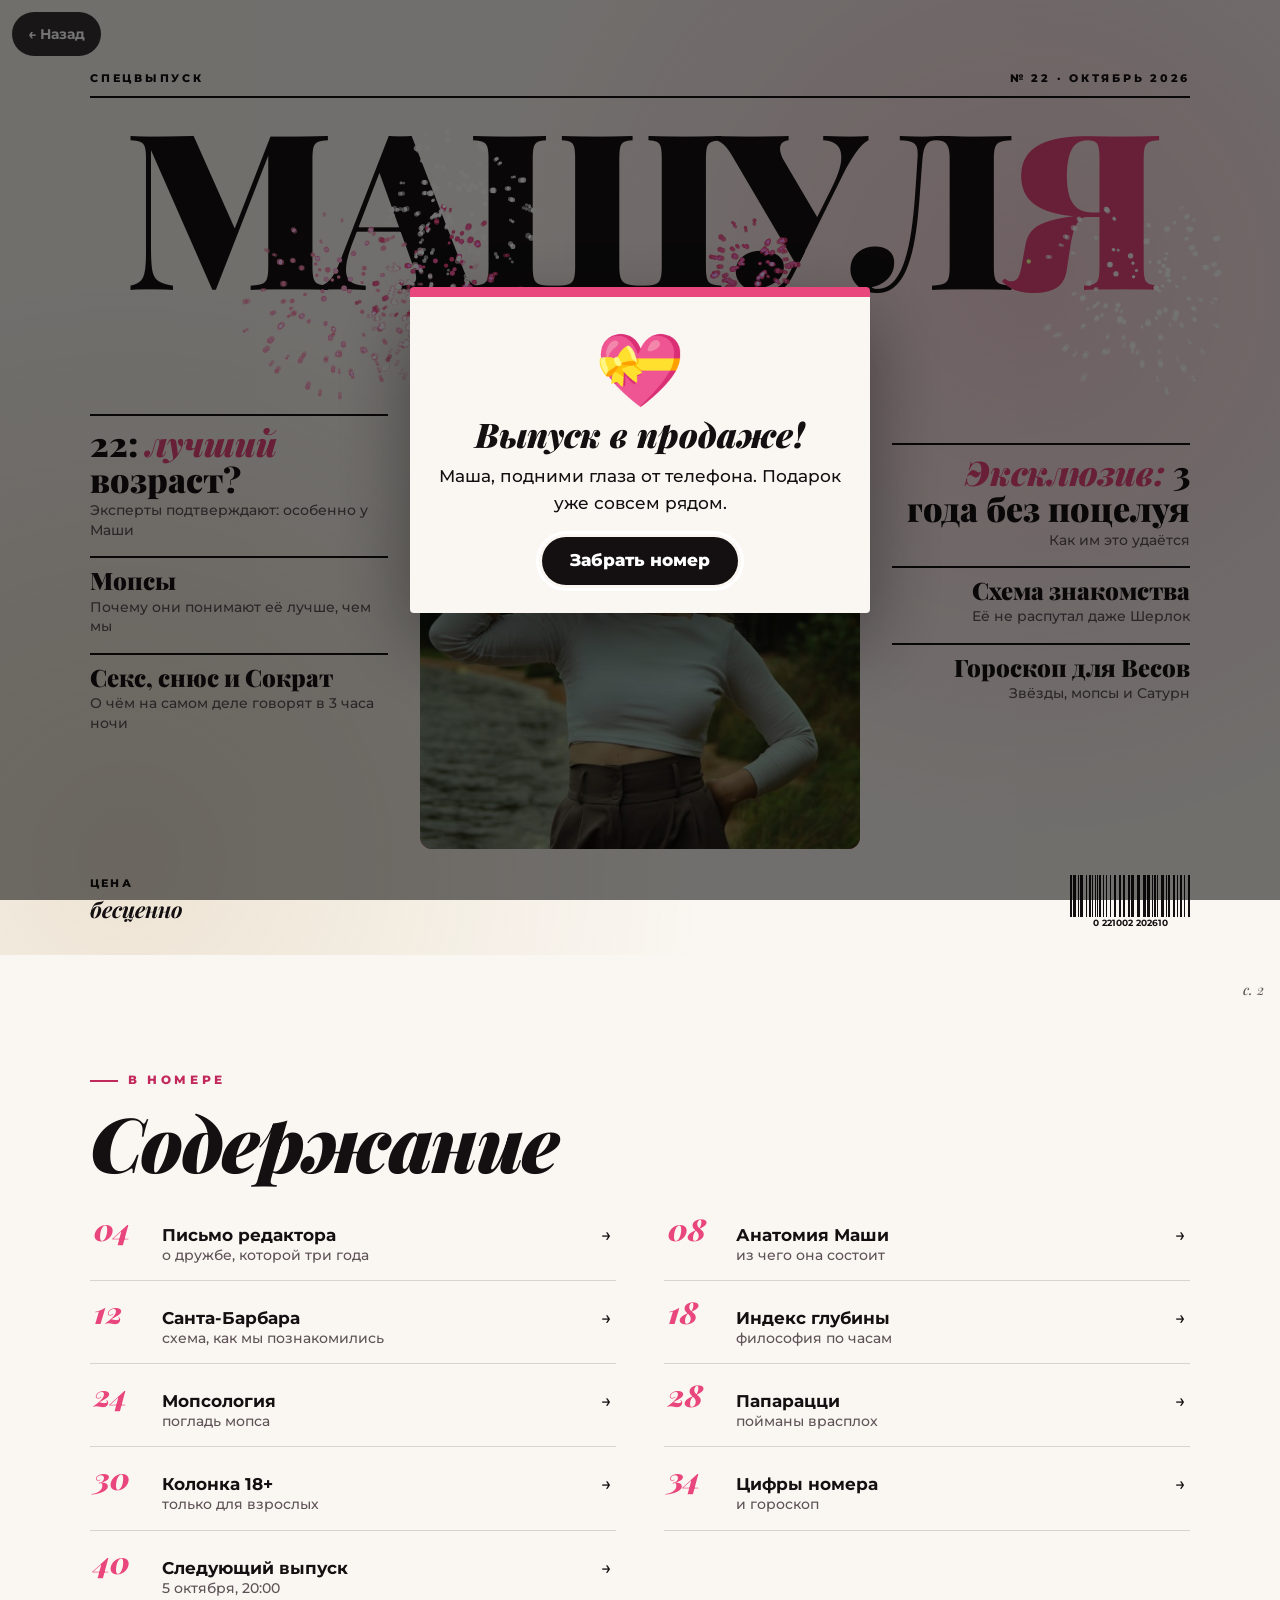
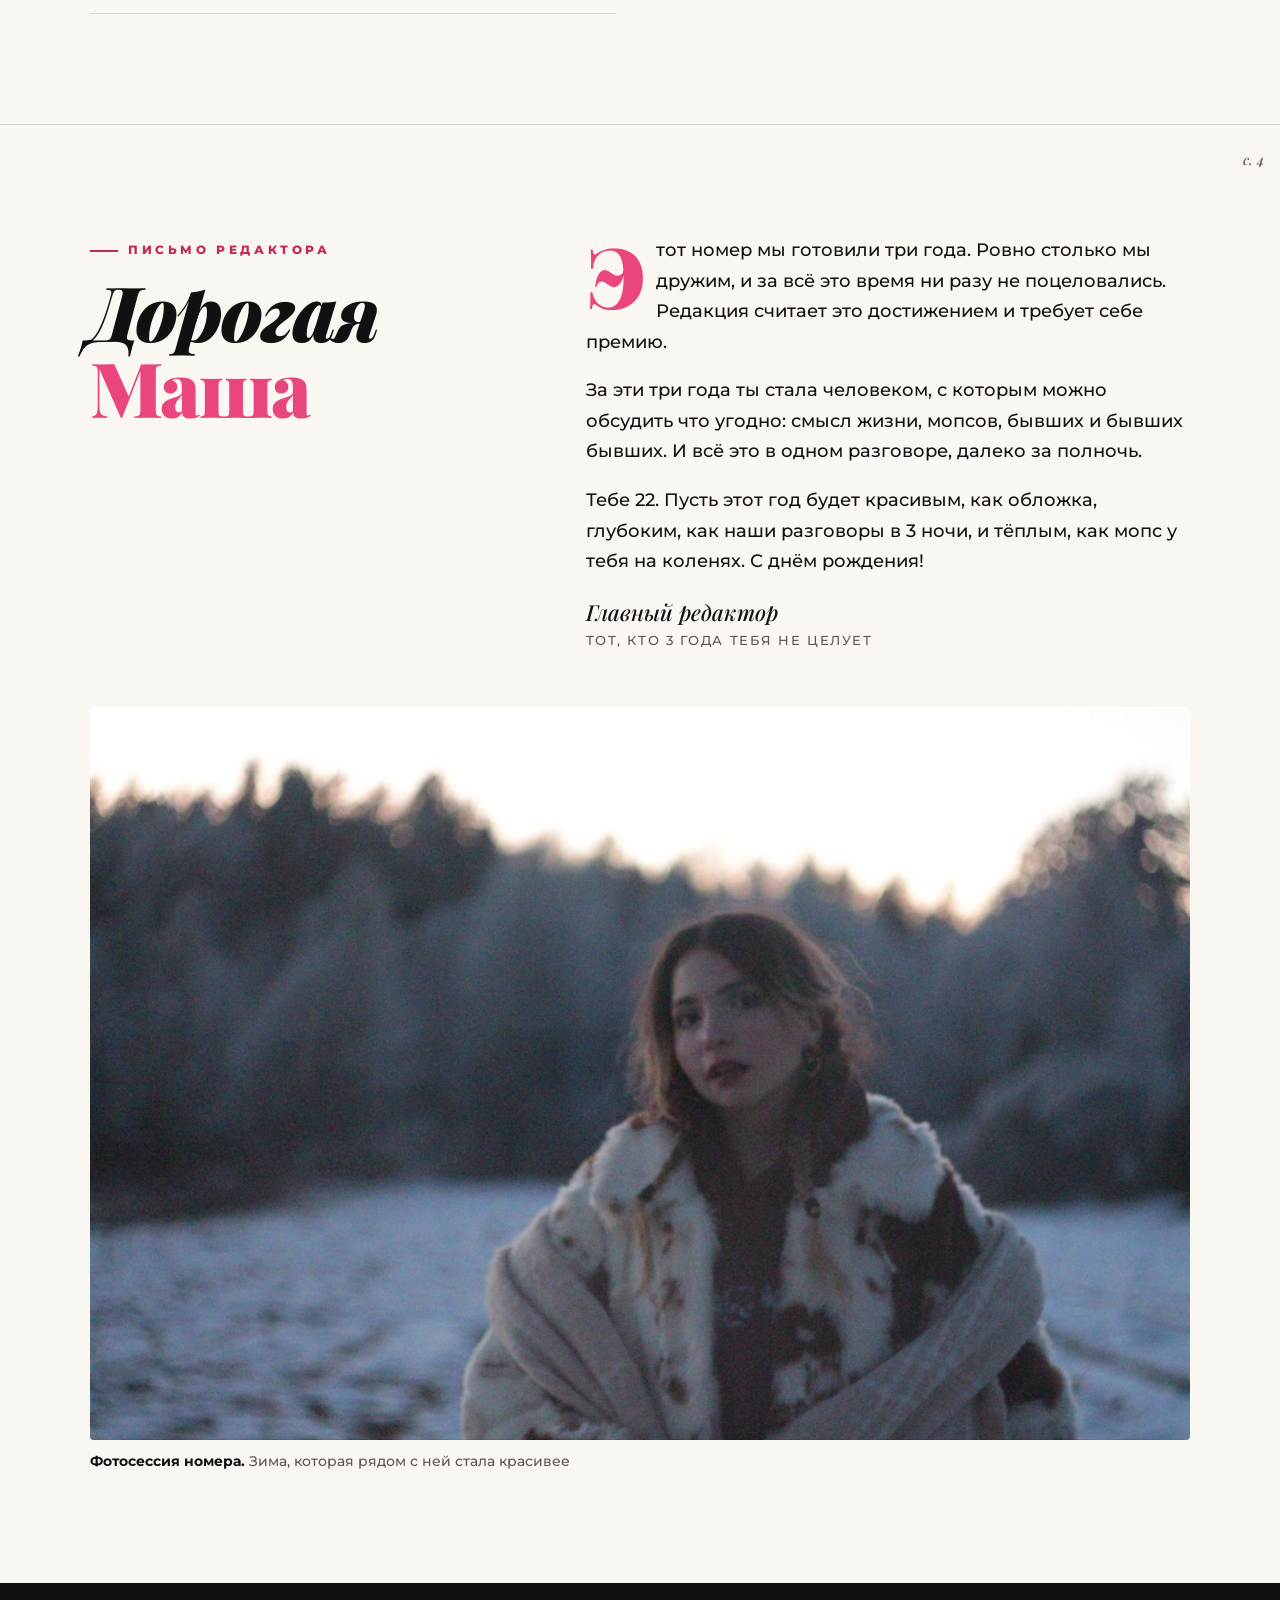
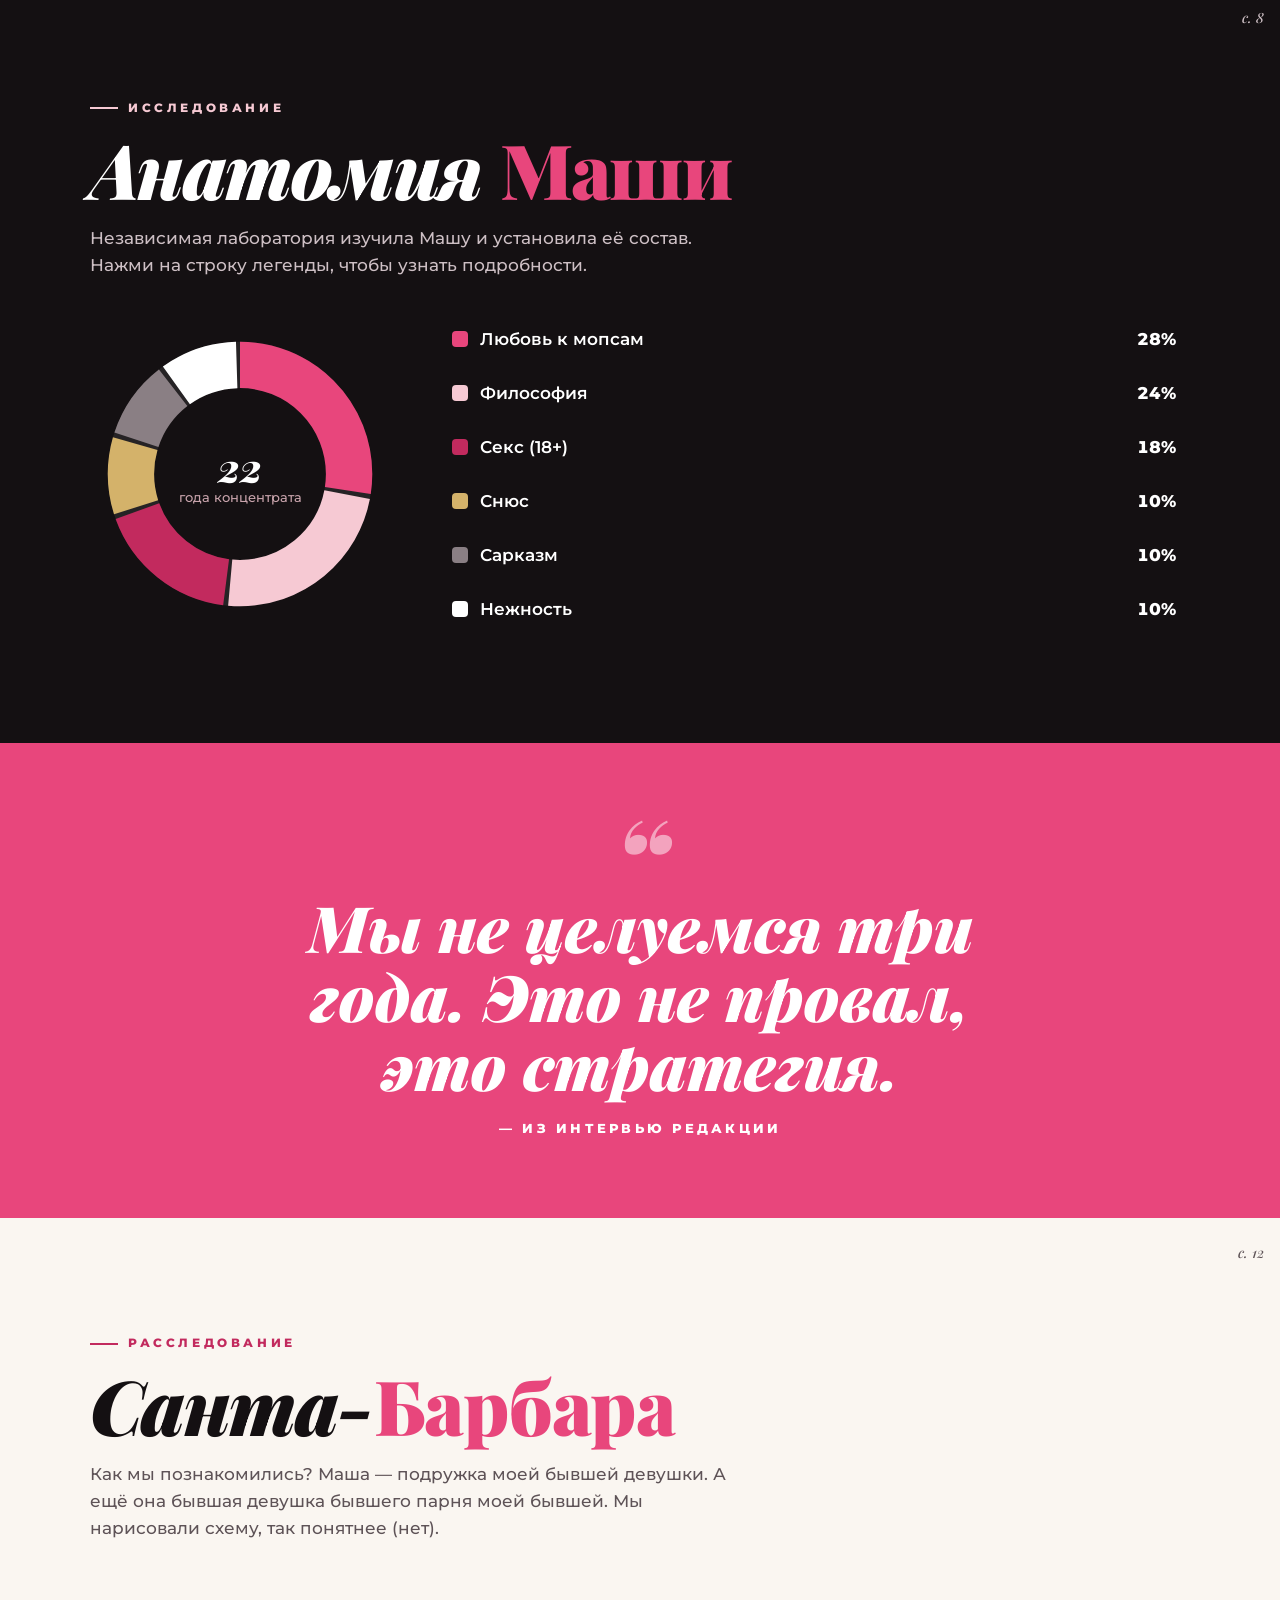
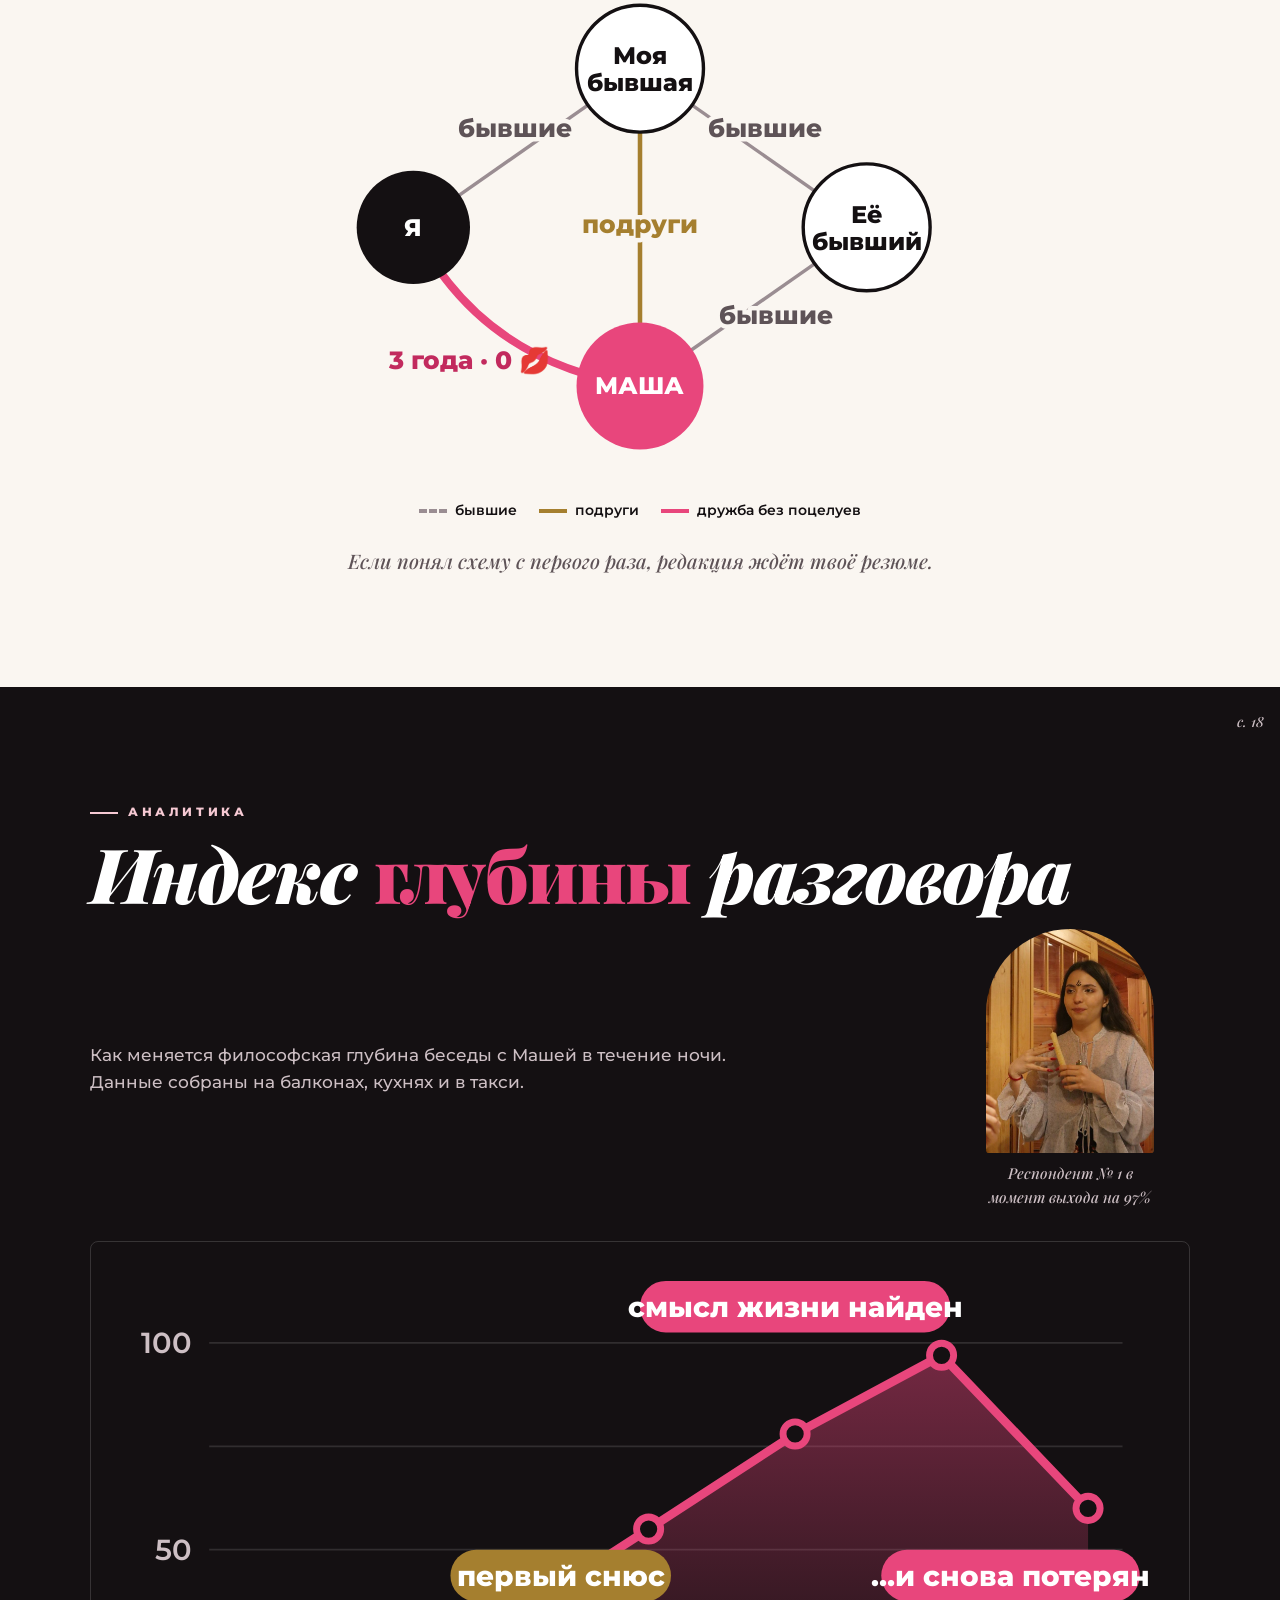
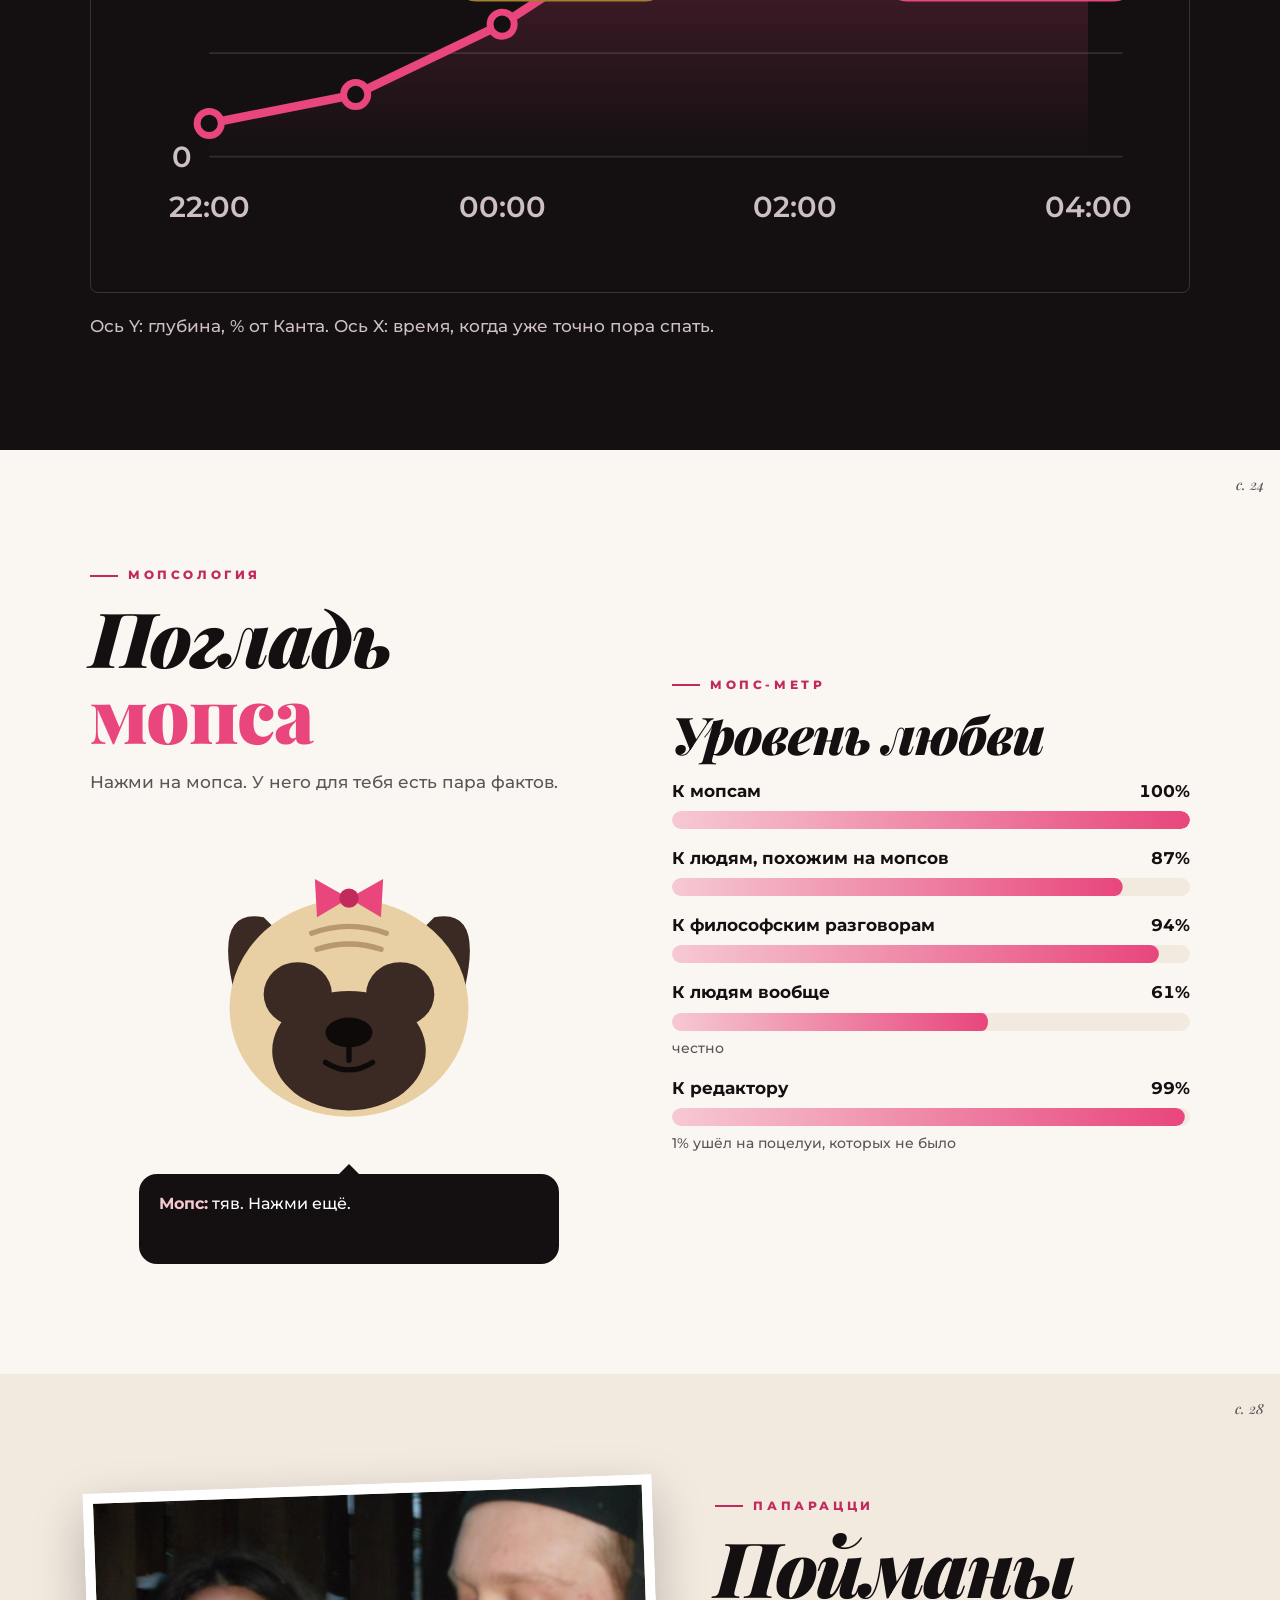
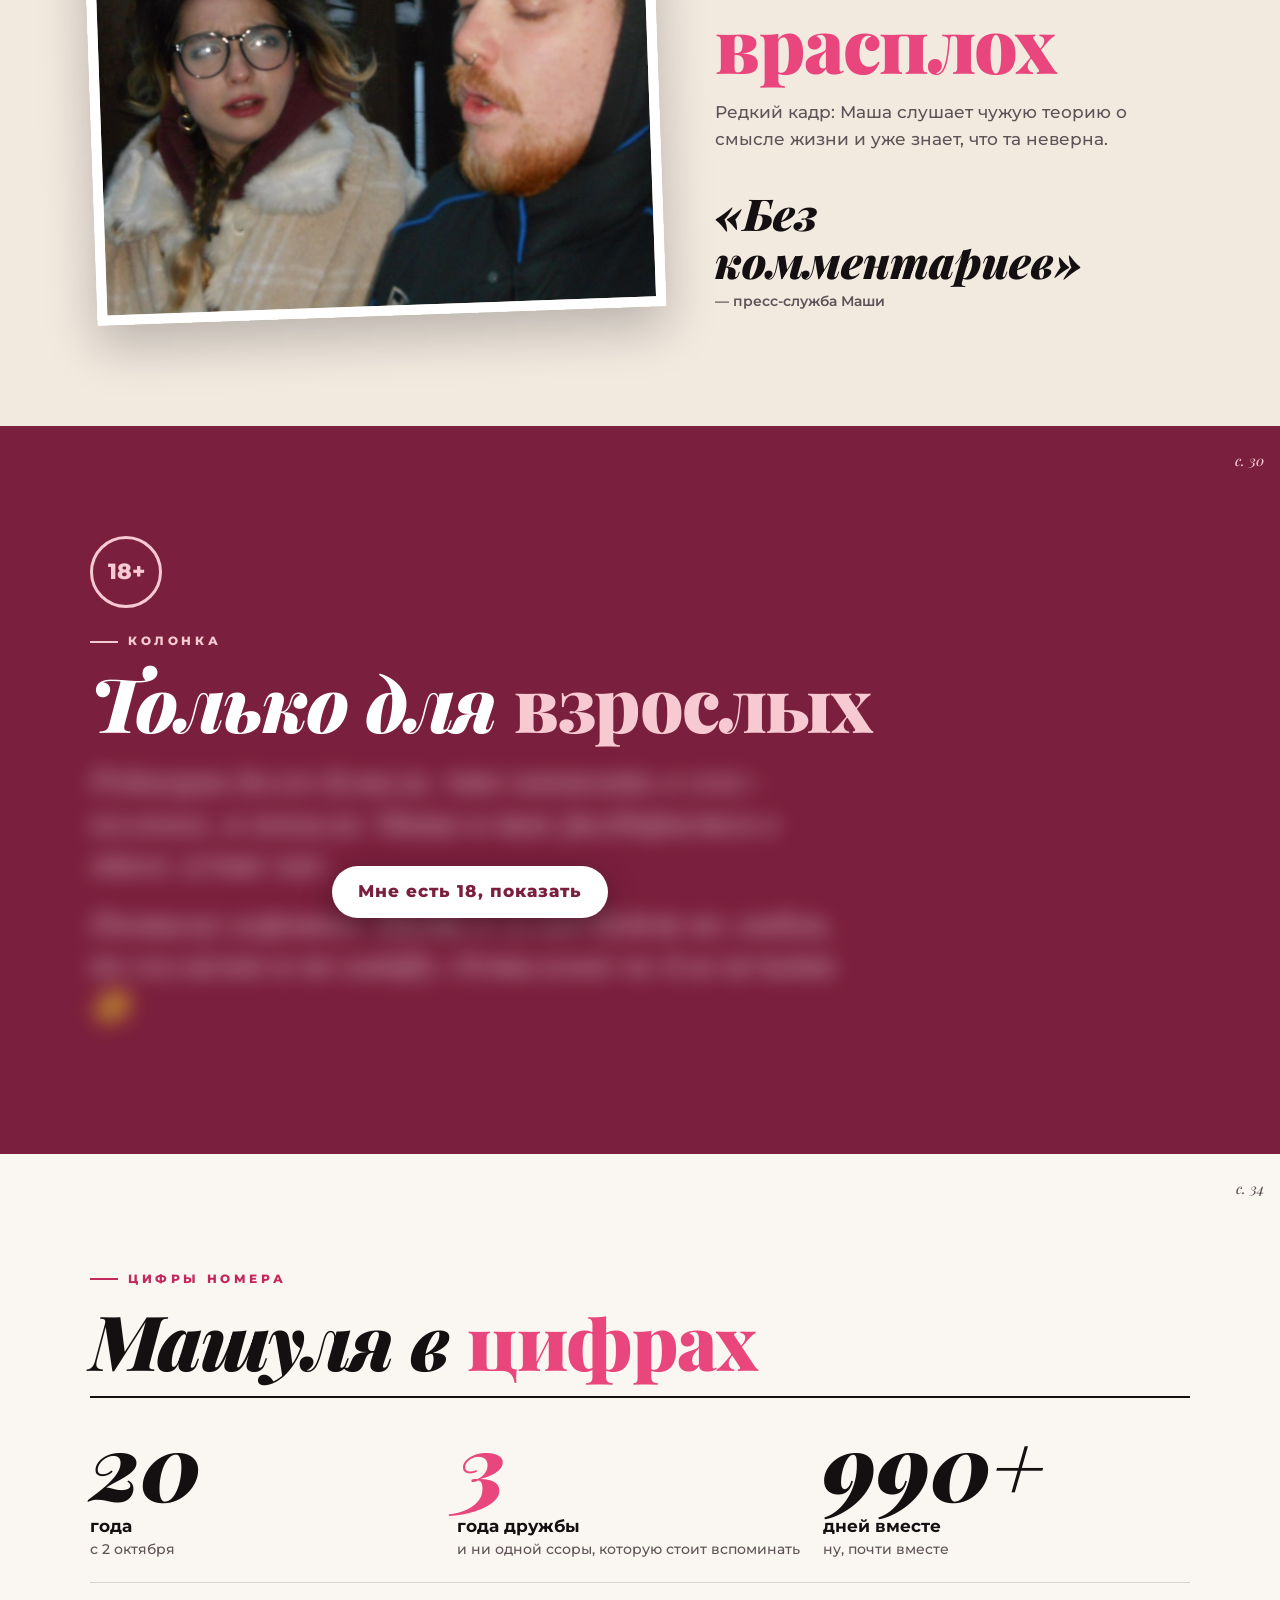
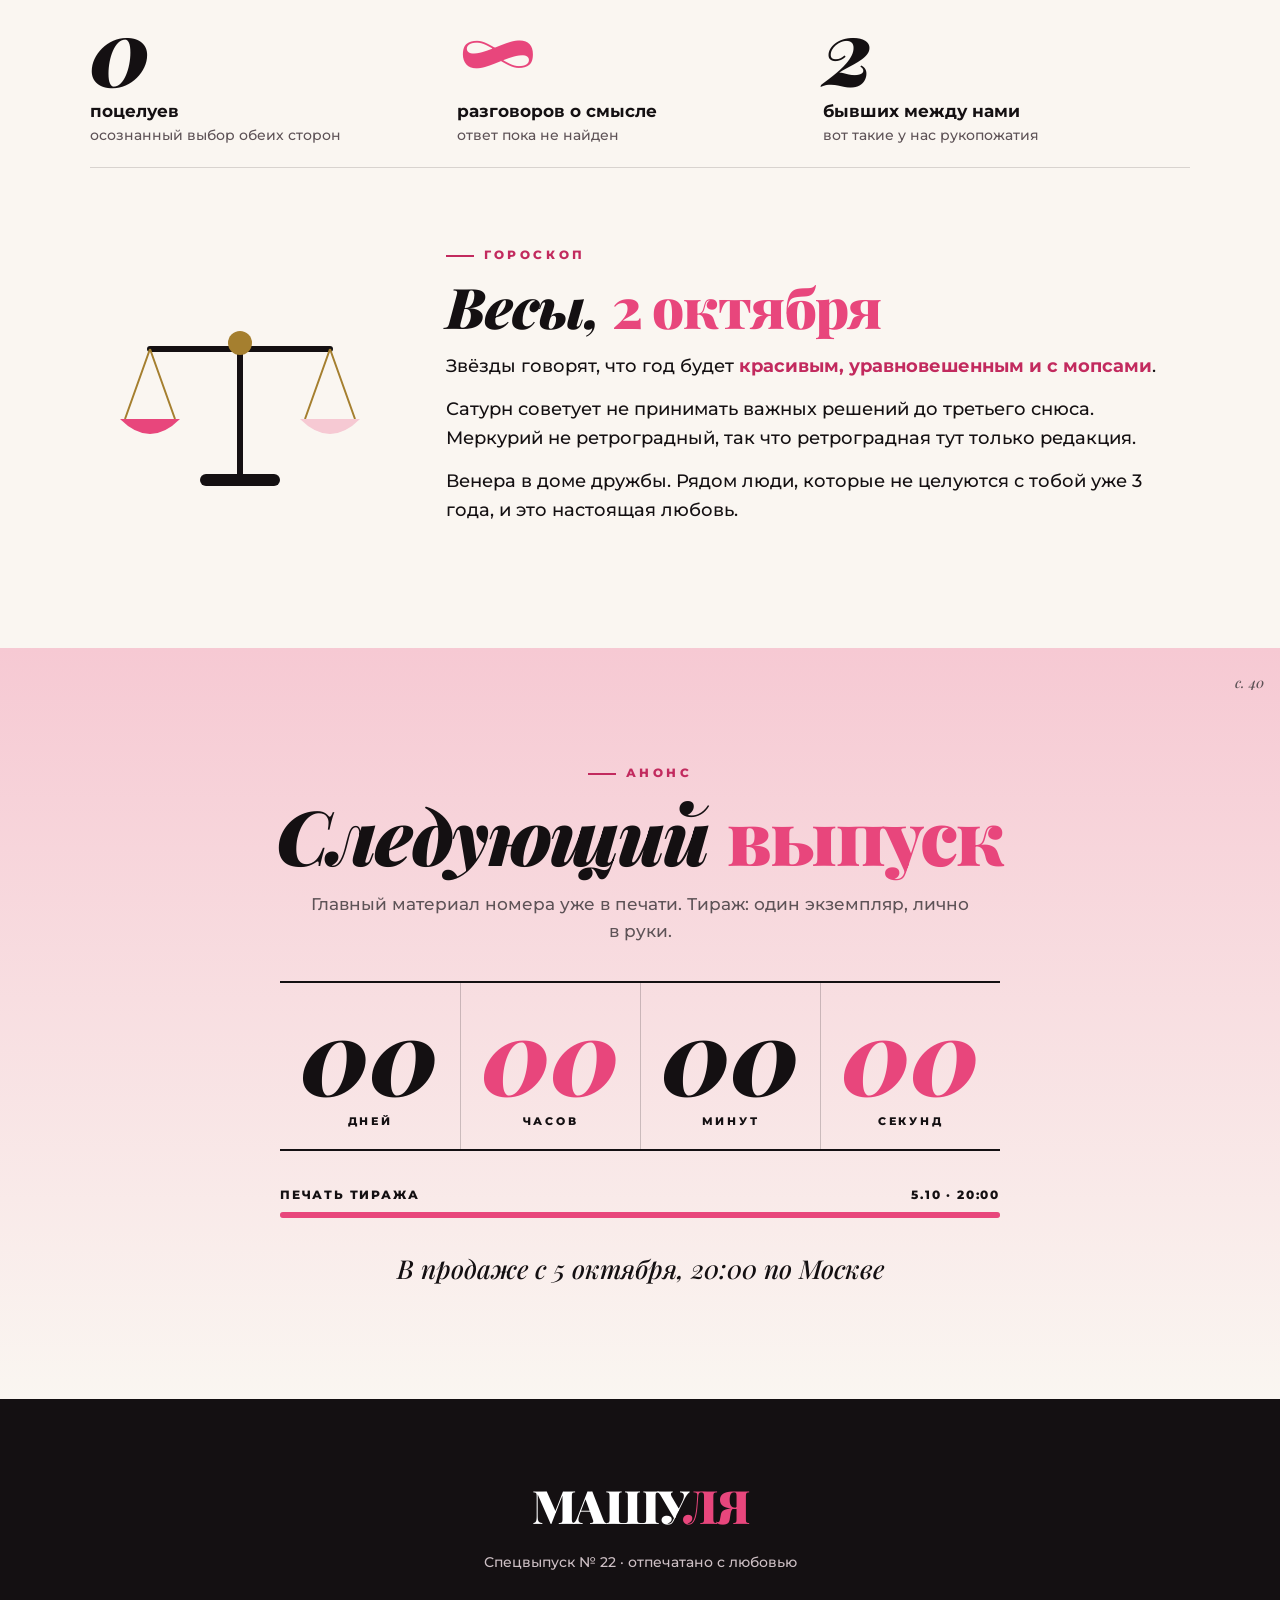
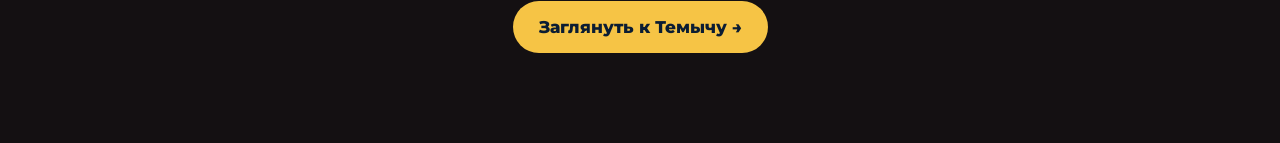
==== commit fad19005: "Remove touch-specific interactions; use plain clicks Co-Authored-By: Claude Opus 5.5 <noreply@anthro" ====
--- a/masha.html
+++ b/masha.html
@@ -407,7 +407,6 @@
     bubble.innerHTML = '<b>Мопс:</b> ' + facts[fi % facts.length];
     fi++;
     pug.classList.remove('happy'); void pug.offsetWidth; pug.classList.add('happy');
-    if (navigator.vibrate) navigator.vibrate(30);
   });
 
   // 18+
--- a/assets/base.css
+++ b/assets/base.css
@@ -11,7 +11,7 @@
 }
 body.leaving { opacity: 0; }
 img, svg { display: block; max-width: 100%; }
-button { font: inherit; color: inherit; cursor: pointer; background: none; border: 0; touch-action: manipulation; }
+button { font: inherit; color: inherit; cursor: pointer; background: none; border: 0; }
 a { color: inherit; }
 :focus-visible { outline: 3px solid currentColor; outline-offset: 3px; }
 
@@ -97,6 +97,7 @@
   background: rgba(0,0,0,.55);
   opacity: 0; transition: opacity .3s;
 }
+.gift-modal[hidden] { display: none; }
 .gift-modal.show { opacity: 1; }
 .gift-card {
   width: min(460px, 100%); text-align: center; padding: 36px 24px 28px;
